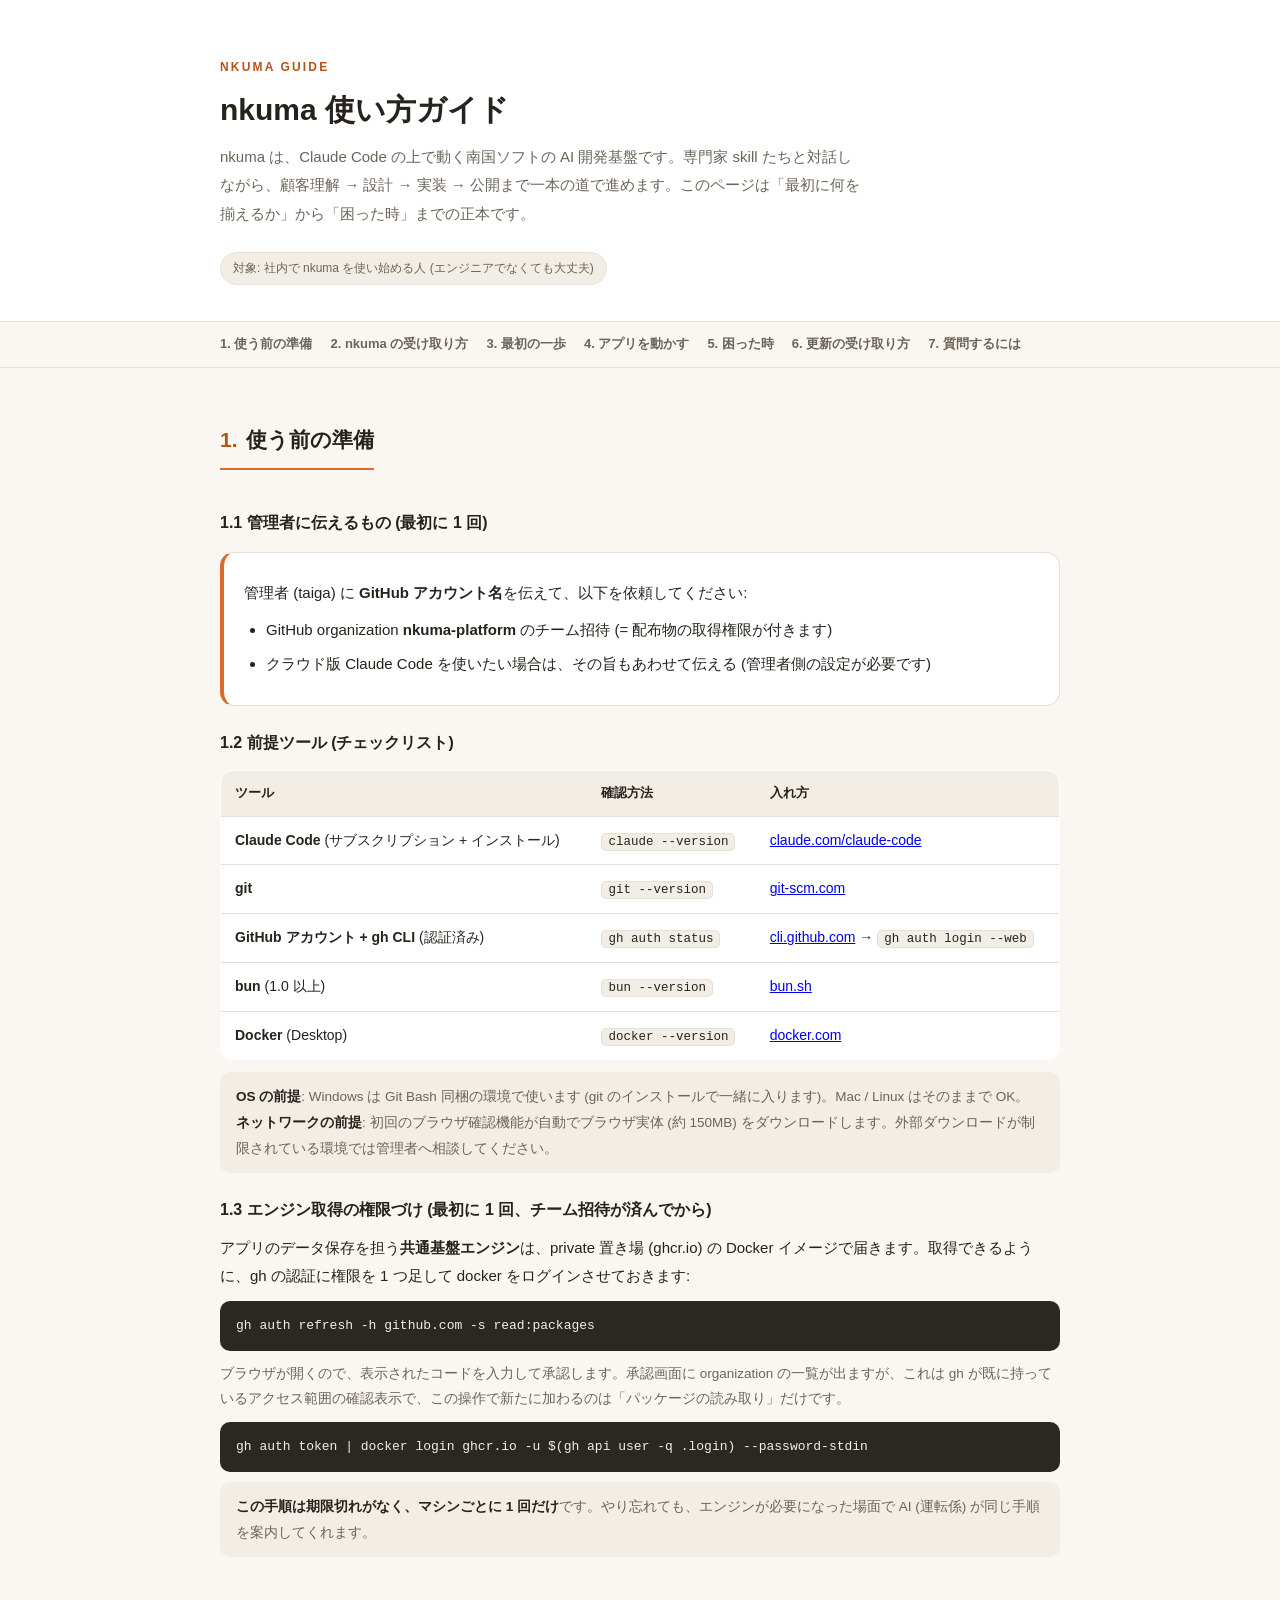
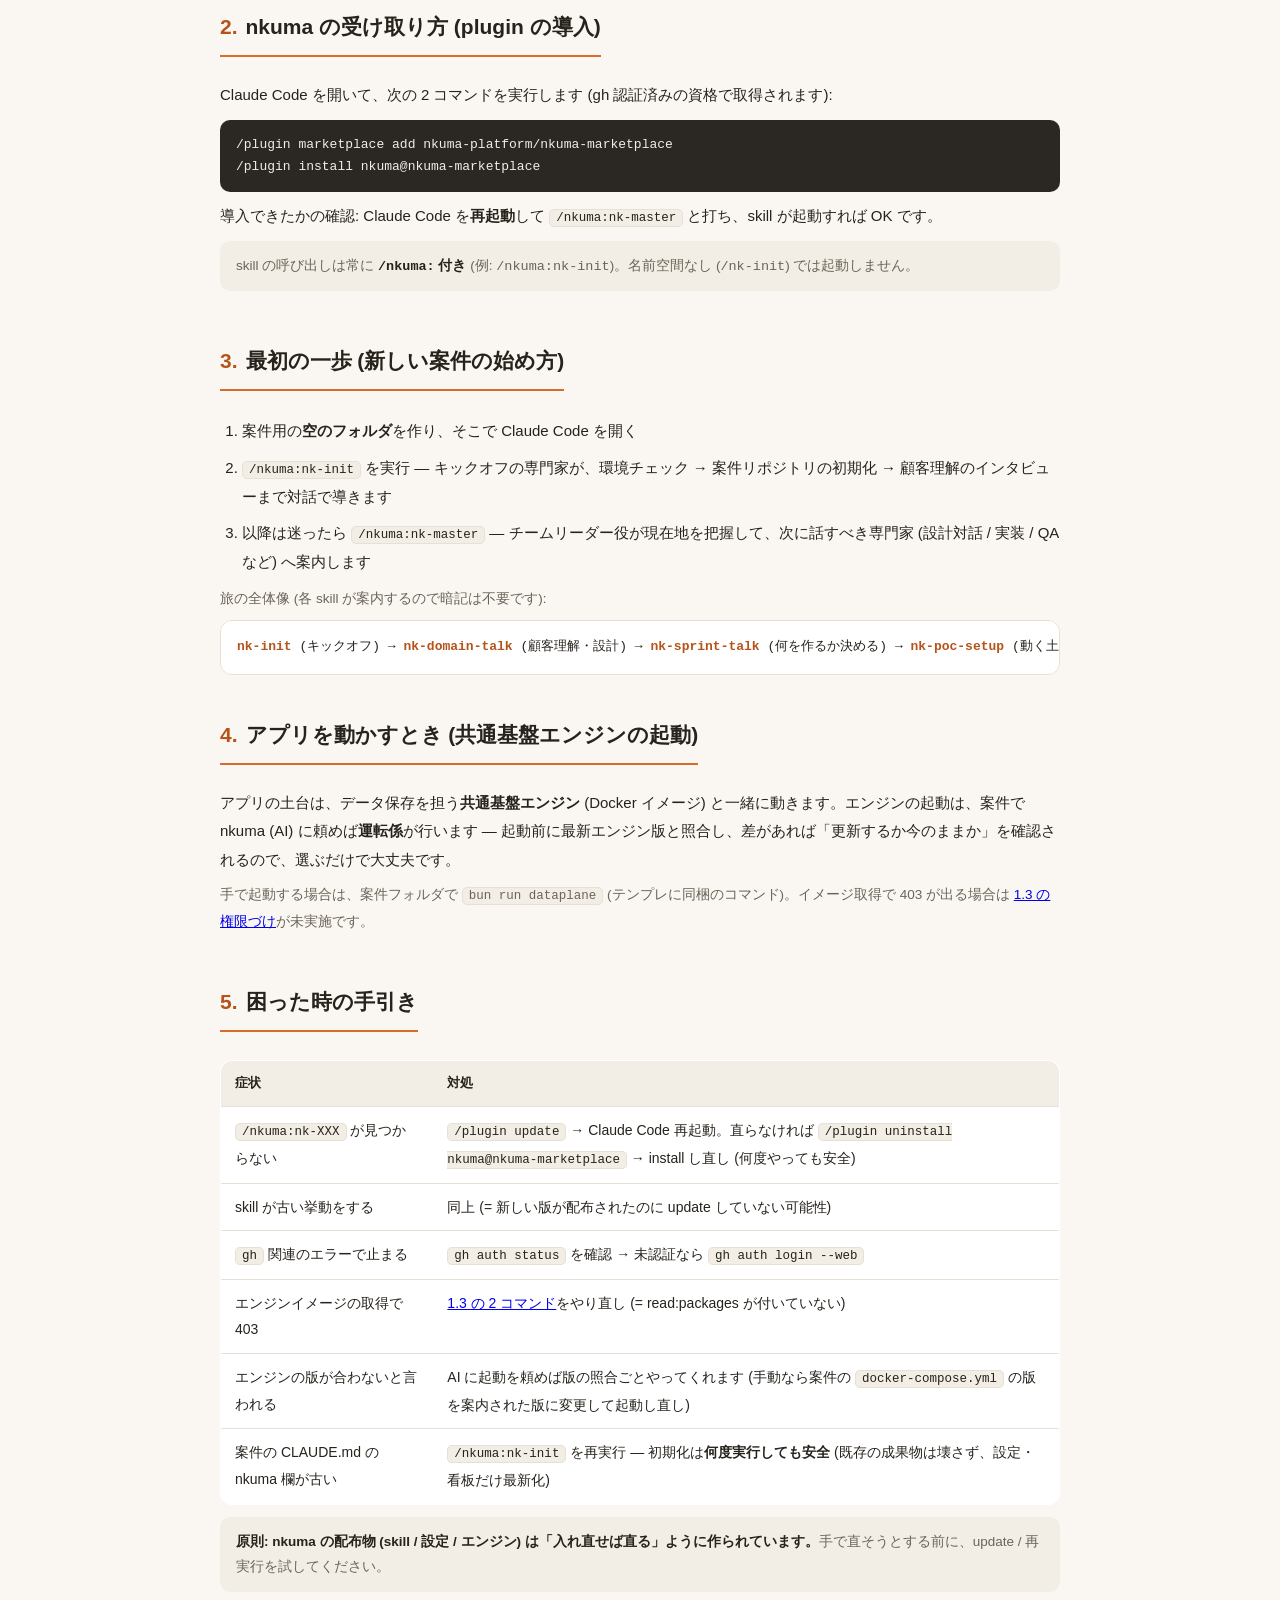
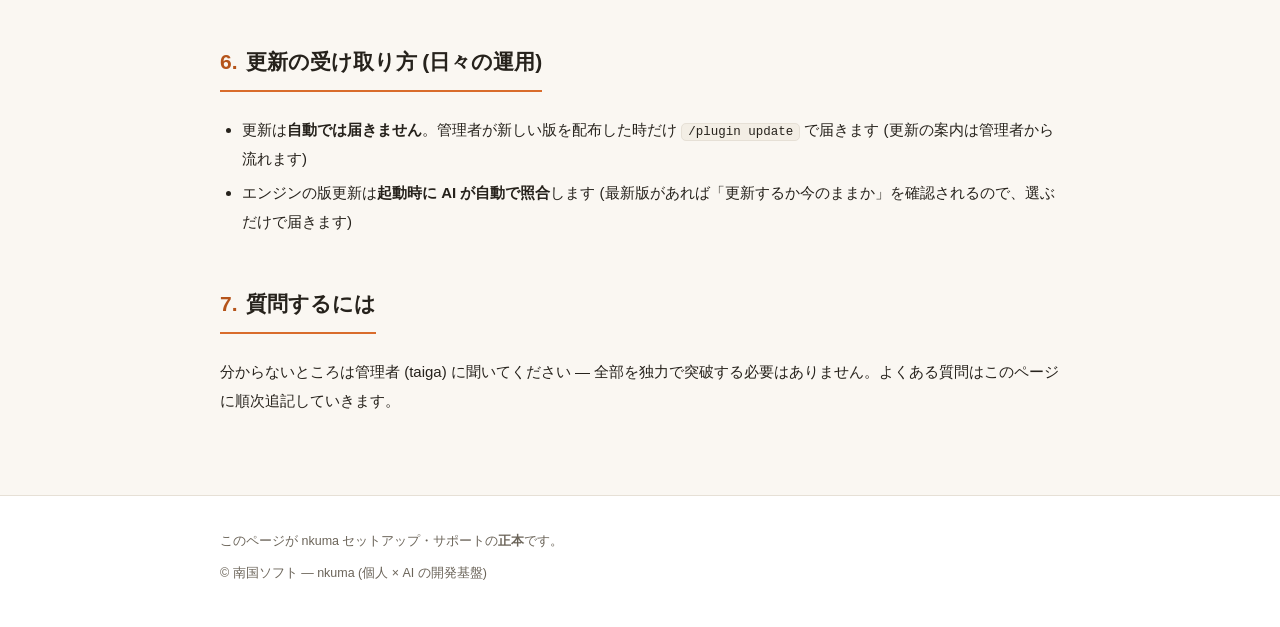
==== index.html @ 910fc5a3 "sync: 2026-07-28 (source: nangok-ai-workflow a11ce92)" ====
<!doctype html>
<html lang="ja">
<head>
<meta charset="utf-8">
<meta name="viewport" content="width=device-width, initial-scale=1">
<title>nkuma 使い方ガイド — セットアップからサポートまで</title>
<meta name="description" content="nkuma (南国ソフトの AI 開発基盤) を使い始めるための準備・セットアップ・困った時の手引き。">
<style>
  :root {
    --bg: #faf7f2;
    --white: #ffffff;
    --ink: #26221c;
    --muted: #6b6459;
    --line: #e6e0d6;
    --accent: #d96c2c;
    --accent-deep: #b5541a;
    --blue: #2c5dd9;
    --cream: #f3eee5;
    --code-bg: #2b2722;
    --code-ink: #f3eee5;
  }
  * { box-sizing: border-box; margin: 0; padding: 0; }
  html { scroll-behavior: smooth; }
  body {
    background: var(--bg); color: var(--ink);
    font-family: "Hiragino Sans", "Noto Sans JP", "Yu Gothic UI", Meiryo, sans-serif;
    font-size: 15px; line-height: 1.9;
  }
  code, pre {
    font-family: Consolas, "SF Mono", Menlo, monospace;
  }
  .wrap { max-width: 880px; margin: 0 auto; padding: 0 20px; }

  header.hero { padding: 56px 0 36px; border-bottom: 1px solid var(--line); background: var(--white); }
  .hero .kicker { font-size: 12px; letter-spacing: .18em; color: var(--accent-deep); font-weight: 700; }
  .hero h1 { font-size: 30px; margin: 10px 0 12px; line-height: 1.4; }
  .hero p.lead { color: var(--muted); max-width: 640px; }
  .hero .badge { display: inline-block; margin-top: 16px; padding: 4px 12px; border: 1px solid var(--line); border-radius: 999px; font-size: 12px; color: var(--muted); background: var(--cream); }

  nav.toc { position: sticky; top: 0; z-index: 10; background: rgba(250,247,242,.95); backdrop-filter: blur(4px); border-bottom: 1px solid var(--line); }
  nav.toc .wrap { display: flex; gap: 4px 18px; flex-wrap: wrap; padding-top: 10px; padding-bottom: 10px; }
  nav.toc a { font-size: 13px; color: var(--muted); text-decoration: none; font-weight: 600; }
  nav.toc a:hover { color: var(--accent-deep); }

  main { padding: 12px 0 72px; }
  section { padding-top: 40px; }
  section > h2 { font-size: 21px; padding-bottom: 8px; border-bottom: 2px solid var(--accent); display: inline-block; margin-bottom: 16px; }
  section > h2 .no { color: var(--accent-deep); margin-right: 8px; }
  h3 { font-size: 16px; margin: 22px 0 8px; }
  p { margin: 8px 0; }
  .muted { color: var(--muted); font-size: 13.5px; }

  .card { background: var(--white); border: 1px solid var(--line); border-radius: 14px; padding: 18px 20px; margin: 14px 0; }
  .card.accent { border-left: 4px solid var(--accent); }

  table { width: 100%; border-collapse: collapse; background: var(--white); border: 1px solid var(--line); border-radius: 12px; overflow: hidden; margin: 12px 0; font-size: 14px; }
  th, td { text-align: left; padding: 10px 14px; border-bottom: 1px solid var(--line); vertical-align: top; }
  th { background: var(--cream); font-size: 13px; }
  tr:last-child td { border-bottom: none; }
  td code, p code, li code { background: var(--cream); border: 1px solid var(--line); border-radius: 5px; padding: 1px 6px; font-size: 12.5px; }

  pre { background: var(--code-bg); color: var(--code-ink); border-radius: 10px; padding: 14px 16px; overflow-x: auto; font-size: 13px; line-height: 1.7; margin: 10px 0; }
  pre .c { color: #9a917f; }

  ol.steps { margin: 10px 0 10px 22px; }
  ol.steps li { margin: 8px 0; }
  ul { margin: 8px 0 8px 22px; }
  ul li { margin: 6px 0; }

  .flow { background: var(--white); border: 1px solid var(--line); border-radius: 12px; padding: 14px 16px; overflow-x: auto; white-space: nowrap; font-size: 13px; font-family: Consolas, Menlo, monospace; }
  .flow b { color: var(--accent-deep); }

  .note { background: var(--cream); border-radius: 10px; padding: 12px 16px; font-size: 13.5px; color: var(--muted); margin: 10px 0; }
  .note b { color: var(--ink); }

  footer { border-top: 1px solid var(--line); padding: 26px 0 48px; color: var(--muted); font-size: 12.5px; background: var(--white); }
  footer a { color: var(--accent-deep); }
  @media (max-width: 640px) {
    .hero h1 { font-size: 24px; }
    th, td { padding: 8px 10px; }
  }
</style>
</head>
<body>

<header class="hero">
  <div class="wrap">
    <div class="kicker">NKUMA GUIDE</div>
    <h1>nkuma 使い方ガイド</h1>
    <p class="lead">nkuma は、Claude Code の上で動く南国ソフトの AI 開発基盤です。専門家 skill たちと対話しながら、顧客理解 → 設計 → 実装 → 公開まで一本の道で進めます。このページは「最初に何を揃えるか」から「困った時」までの正本です。</p>
    <div class="badge">対象: 社内で nkuma を使い始める人 (エンジニアでなくても大丈夫)</div>
  </div>
</header>

<nav class="toc">
  <div class="wrap">
    <a href="#prepare">1. 使う前の準備</a>
    <a href="#install">2. nkuma の受け取り方</a>
    <a href="#first-step">3. 最初の一歩</a>
    <a href="#run">4. アプリを動かす</a>
    <a href="#trouble">5. 困った時</a>
    <a href="#update">6. 更新の受け取り方</a>
    <a href="#ask">7. 質問するには</a>
  </div>
</nav>

<main>
  <div class="wrap">

    <section id="prepare">
      <h2><span class="no">1.</span>使う前の準備</h2>

      <h3>1.1 管理者に伝えるもの (最初に 1 回)</h3>
      <div class="card accent">
        <p>管理者 (taiga) に <b>GitHub アカウント名</b>を伝えて、以下を依頼してください:</p>
        <ul>
          <li>GitHub organization <b>nkuma-platform</b> のチーム招待 (= 配布物の取得権限が付きます)</li>
          <li>クラウド版 Claude Code を使いたい場合は、その旨もあわせて伝える (管理者側の設定が必要です)</li>
        </ul>
      </div>

      <h3>1.2 前提ツール (チェックリスト)</h3>
      <table>
        <tr><th>ツール</th><th>確認方法</th><th>入れ方</th></tr>
        <tr><td><b>Claude Code</b> (サブスクリプション + インストール)</td><td><code>claude --version</code></td><td><a href="https://claude.com/claude-code">claude.com/claude-code</a></td></tr>
        <tr><td><b>git</b></td><td><code>git --version</code></td><td><a href="https://git-scm.com/">git-scm.com</a></td></tr>
        <tr><td><b>GitHub アカウント + gh CLI</b> (認証済み)</td><td><code>gh auth status</code></td><td><a href="https://cli.github.com/">cli.github.com</a> → <code>gh auth login --web</code></td></tr>
        <tr><td><b>bun</b> (1.0 以上)</td><td><code>bun --version</code></td><td><a href="https://bun.sh/">bun.sh</a></td></tr>
        <tr><td><b>Docker</b> (Desktop)</td><td><code>docker --version</code></td><td><a href="https://www.docker.com/products/docker-desktop/">docker.com</a></td></tr>
      </table>
      <div class="note">
        <b>OS の前提</b>: Windows は Git Bash 同梱の環境で使います (git のインストールで一緒に入ります)。Mac / Linux はそのままで OK。<br>
        <b>ネットワークの前提</b>: 初回のブラウザ確認機能が自動でブラウザ実体 (約 150MB) をダウンロードします。外部ダウンロードが制限されている環境では管理者へ相談してください。
      </div>

      <h3>1.3 エンジン取得の権限づけ (最初に 1 回、チーム招待が済んでから)</h3>
      <p>アプリのデータ保存を担う<b>共通基盤エンジン</b>は、private 置き場 (ghcr.io) の Docker イメージで届きます。取得できるように、gh の認証に権限を 1 つ足して docker をログインさせておきます:</p>
      <pre>gh auth refresh -h github.com -s read:packages</pre>
      <p class="muted">ブラウザが開くので、表示されたコードを入力して承認します。承認画面に organization の一覧が出ますが、これは gh が既に持っているアクセス範囲の確認表示で、この操作で新たに加わるのは「パッケージの読み取り」だけです。</p>
      <pre>gh auth token | docker login ghcr.io -u $(gh api user -q .login) --password-stdin</pre>
      <div class="note"><b>この手順は期限切れがなく、マシンごとに 1 回だけ</b>です。やり忘れても、エンジンが必要になった場面で AI (運転係) が同じ手順を案内してくれます。</div>
    </section>

    <section id="install">
      <h2><span class="no">2.</span>nkuma の受け取り方 (plugin の導入)</h2>
      <p>Claude Code を開いて、次の 2 コマンドを実行します (gh 認証済みの資格で取得されます):</p>
      <pre>/plugin marketplace add nkuma-platform/nkuma-marketplace
/plugin install nkuma@nkuma-marketplace</pre>
      <p>導入できたかの確認: Claude Code を<b>再起動</b>して <code>/nkuma:nk-master</code> と打ち、skill が起動すれば OK です。</p>
      <div class="note">skill の呼び出しは常に <b><code>/nkuma:</code> 付き</b> (例: <code>/nkuma:nk-init</code>)。名前空間なし (<code>/nk-init</code>) では起動しません。</div>
    </section>

    <section id="first-step">
      <h2><span class="no">3.</span>最初の一歩 (新しい案件の始め方)</h2>
      <ol class="steps">
        <li>案件用の<b>空のフォルダ</b>を作り、そこで Claude Code を開く</li>
        <li><code>/nkuma:nk-init</code> を実行 — キックオフの専門家が、環境チェック → 案件リポジトリの初期化 → 顧客理解のインタビューまで対話で導きます</li>
        <li>以降は迷ったら <code>/nkuma:nk-master</code> — チームリーダー役が現在地を把握して、次に話すべき専門家 (設計対話 / 実装 / QA など) へ案内します</li>
      </ol>
      <p class="muted">旅の全体像 (各 skill が案内するので暗記は不要です):</p>
      <div class="flow">
        <b>nk-init</b> (キックオフ) → <b>nk-domain-talk</b> (顧客理解・設計) → <b>nk-sprint-talk</b> (何を作るか決める) → <b>nk-poc-setup</b> (動く土台を展開) → <b>nk-dev-worker</b> (実装) → <b>nk-qa</b> (テスト) → <b>nk-ship</b> (公開)
      </div>
    </section>

    <section id="run">
      <h2><span class="no">4.</span>アプリを動かすとき (共通基盤エンジンの起動)</h2>
      <p>アプリの土台は、データ保存を担う<b>共通基盤エンジン</b> (Docker イメージ) と一緒に動きます。エンジンの起動は、案件で nkuma (AI) に頼めば<b>運転係</b>が行います — 起動前に最新エンジン版と照合し、差があれば「更新するか今のままか」を確認されるので、選ぶだけで大丈夫です。</p>
      <p class="muted">手で起動する場合は、案件フォルダで <code>bun run dataplane</code> (テンプレに同梱のコマンド)。イメージ取得で 403 が出る場合は <a href="#prepare">1.3 の権限づけ</a>が未実施です。</p>
    </section>

    <section id="trouble">
      <h2><span class="no">5.</span>困った時の手引き</h2>
      <table>
        <tr><th>症状</th><th>対処</th></tr>
        <tr><td><code>/nkuma:nk-XXX</code> が見つからない</td><td><code>/plugin update</code> → Claude Code 再起動。直らなければ <code>/plugin uninstall nkuma@nkuma-marketplace</code> → install し直し (何度やっても安全)</td></tr>
        <tr><td>skill が古い挙動をする</td><td>同上 (= 新しい版が配布されたのに update していない可能性)</td></tr>
        <tr><td><code>gh</code> 関連のエラーで止まる</td><td><code>gh auth status</code> を確認 → 未認証なら <code>gh auth login --web</code></td></tr>
        <tr><td>エンジンイメージの取得で 403</td><td><a href="#prepare">1.3 の 2 コマンド</a>をやり直し (= read:packages が付いていない)</td></tr>
        <tr><td>エンジンの版が合わないと言われる</td><td>AI に起動を頼めば版の照合ごとやってくれます (手動なら案件の <code>docker-compose.yml</code> の版を案内された版に変更して起動し直し)</td></tr>
        <tr><td>案件の CLAUDE.md の nkuma 欄が古い</td><td><code>/nkuma:nk-init</code> を再実行 — 初期化は<b>何度実行しても安全</b> (既存の成果物は壊さず、設定・看板だけ最新化)</td></tr>
      </table>
      <div class="note"><b>原則: nkuma の配布物 (skill / 設定 / エンジン) は「入れ直せば直る」ように作られています。</b>手で直そうとする前に、update / 再実行を試してください。</div>
    </section>

    <section id="update">
      <h2><span class="no">6.</span>更新の受け取り方 (日々の運用)</h2>
      <ul>
        <li>更新は<b>自動では届きません</b>。管理者が新しい版を配布した時だけ <code>/plugin update</code> で届きます (更新の案内は管理者から流れます)</li>
        <li>エンジンの版更新は<b>起動時に AI が自動で照合</b>します (最新版があれば「更新するか今のままか」を確認されるので、選ぶだけで届きます)</li>
      </ul>
    </section>

    <section id="ask">
      <h2><span class="no">7.</span>質問するには</h2>
      <p>分からないところは管理者 (taiga) に聞いてください — 全部を独力で突破する必要はありません。よくある質問はこのページに順次追記していきます。</p>
    </section>

  </div>
</main>

<footer>
  <div class="wrap">
    <p>このページが nkuma セットアップ・サポートの<b>正本</b>です。</p>
    <p>© 南国ソフト — nkuma (個人 × AI の開発基盤)</p>
  </div>
</footer>

</body>
</html>
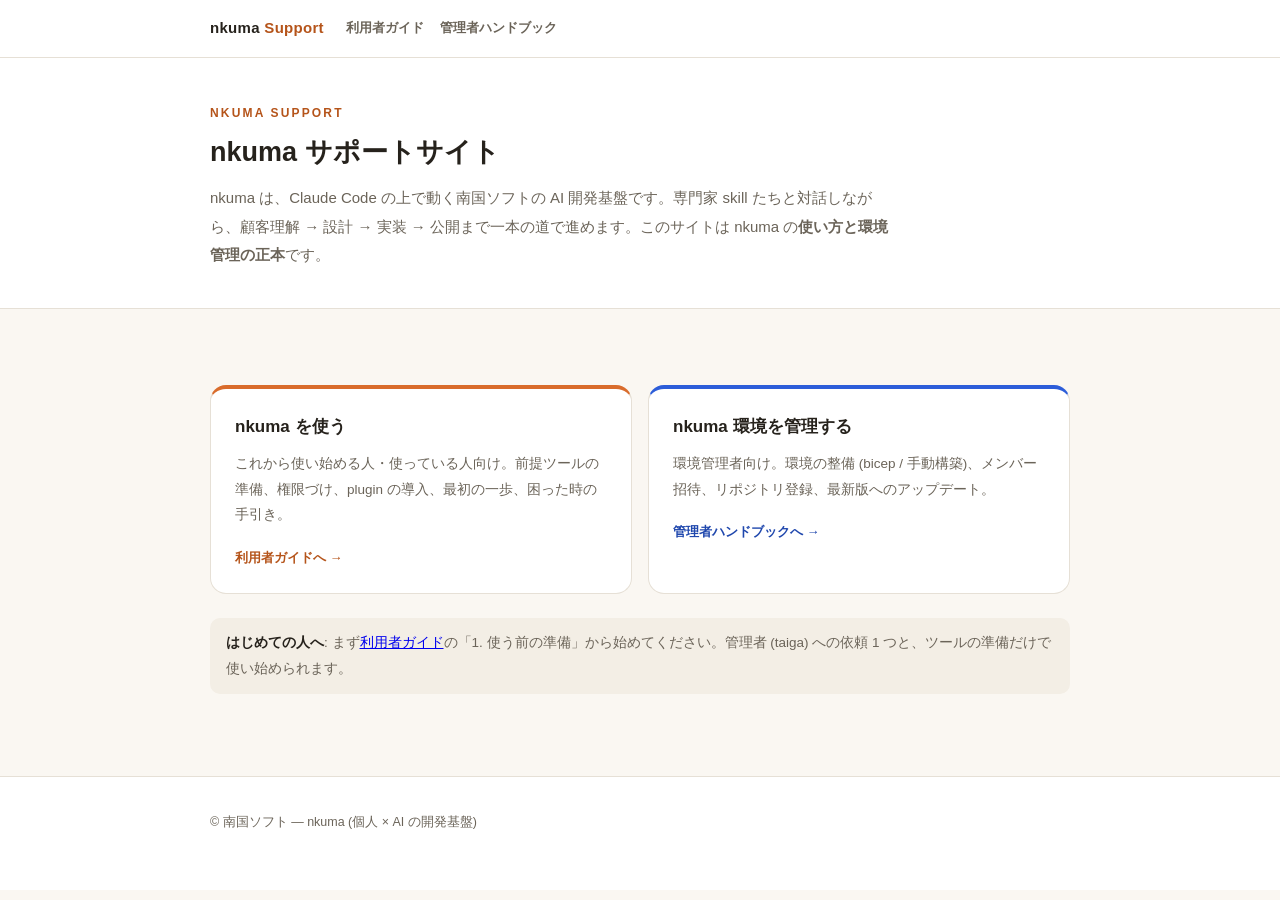
==== commit 26de9668: "sync: 2026-07-29 (source: nangok-ai-workflow 4927969)" ====
--- a/index.html
+++ b/index.html
@@ -3,205 +3,57 @@
 <head>
 <meta charset="utf-8">
 <meta name="viewport" content="width=device-width, initial-scale=1">
-<title>nkuma 使い方ガイド — セットアップからサポートまで</title>
-<meta name="description" content="nkuma (南国ソフトの AI 開発基盤) を使い始めるための準備・セットアップ・困った時の手引き。">
-<style>
-  :root {
-    --bg: #faf7f2;
-    --white: #ffffff;
-    --ink: #26221c;
-    --muted: #6b6459;
-    --line: #e6e0d6;
-    --accent: #d96c2c;
-    --accent-deep: #b5541a;
-    --blue: #2c5dd9;
-    --cream: #f3eee5;
-    --code-bg: #2b2722;
-    --code-ink: #f3eee5;
-  }
-  * { box-sizing: border-box; margin: 0; padding: 0; }
-  html { scroll-behavior: smooth; }
-  body {
-    background: var(--bg); color: var(--ink);
-    font-family: "Hiragino Sans", "Noto Sans JP", "Yu Gothic UI", Meiryo, sans-serif;
-    font-size: 15px; line-height: 1.9;
-  }
-  code, pre {
-    font-family: Consolas, "SF Mono", Menlo, monospace;
-  }
-  .wrap { max-width: 880px; margin: 0 auto; padding: 0 20px; }
-
-  header.hero { padding: 56px 0 36px; border-bottom: 1px solid var(--line); background: var(--white); }
-  .hero .kicker { font-size: 12px; letter-spacing: .18em; color: var(--accent-deep); font-weight: 700; }
-  .hero h1 { font-size: 30px; margin: 10px 0 12px; line-height: 1.4; }
-  .hero p.lead { color: var(--muted); max-width: 640px; }
-  .hero .badge { display: inline-block; margin-top: 16px; padding: 4px 12px; border: 1px solid var(--line); border-radius: 999px; font-size: 12px; color: var(--muted); background: var(--cream); }
-
-  nav.toc { position: sticky; top: 0; z-index: 10; background: rgba(250,247,242,.95); backdrop-filter: blur(4px); border-bottom: 1px solid var(--line); }
-  nav.toc .wrap { display: flex; gap: 4px 18px; flex-wrap: wrap; padding-top: 10px; padding-bottom: 10px; }
-  nav.toc a { font-size: 13px; color: var(--muted); text-decoration: none; font-weight: 600; }
-  nav.toc a:hover { color: var(--accent-deep); }
-
-  main { padding: 12px 0 72px; }
-  section { padding-top: 40px; }
-  section > h2 { font-size: 21px; padding-bottom: 8px; border-bottom: 2px solid var(--accent); display: inline-block; margin-bottom: 16px; }
-  section > h2 .no { color: var(--accent-deep); margin-right: 8px; }
-  h3 { font-size: 16px; margin: 22px 0 8px; }
-  p { margin: 8px 0; }
-  .muted { color: var(--muted); font-size: 13.5px; }
-
-  .card { background: var(--white); border: 1px solid var(--line); border-radius: 14px; padding: 18px 20px; margin: 14px 0; }
-  .card.accent { border-left: 4px solid var(--accent); }
-
-  table { width: 100%; border-collapse: collapse; background: var(--white); border: 1px solid var(--line); border-radius: 12px; overflow: hidden; margin: 12px 0; font-size: 14px; }
-  th, td { text-align: left; padding: 10px 14px; border-bottom: 1px solid var(--line); vertical-align: top; }
-  th { background: var(--cream); font-size: 13px; }
-  tr:last-child td { border-bottom: none; }
-  td code, p code, li code { background: var(--cream); border: 1px solid var(--line); border-radius: 5px; padding: 1px 6px; font-size: 12.5px; }
-
-  pre { background: var(--code-bg); color: var(--code-ink); border-radius: 10px; padding: 14px 16px; overflow-x: auto; font-size: 13px; line-height: 1.7; margin: 10px 0; }
-  pre .c { color: #9a917f; }
-
-  ol.steps { margin: 10px 0 10px 22px; }
-  ol.steps li { margin: 8px 0; }
-  ul { margin: 8px 0 8px 22px; }
-  ul li { margin: 6px 0; }
-
-  .flow { background: var(--white); border: 1px solid var(--line); border-radius: 12px; padding: 14px 16px; overflow-x: auto; white-space: nowrap; font-size: 13px; font-family: Consolas, Menlo, monospace; }
-  .flow b { color: var(--accent-deep); }
-
-  .note { background: var(--cream); border-radius: 10px; padding: 12px 16px; font-size: 13.5px; color: var(--muted); margin: 10px 0; }
-  .note b { color: var(--ink); }
-
-  footer { border-top: 1px solid var(--line); padding: 26px 0 48px; color: var(--muted); font-size: 12.5px; background: var(--white); }
-  footer a { color: var(--accent-deep); }
-  @media (max-width: 640px) {
-    .hero h1 { font-size: 24px; }
-    th, td { padding: 8px 10px; }
-  }
-</style>
+<title>nkuma サポート — 使い方と環境管理の正本</title>
+<meta name="description" content="nkuma (南国ソフトの AI 開発基盤) のサポートサイト。利用者向けセットアップガイドと環境管理者向けハンドブック。">
+<link rel="stylesheet" href="./site.css">
 </head>
 <body>
 
+<div class="site-header">
+  <div class="wrap">
+    <a class="brand" href="./index.html">nkuma <span>Support</span></a>
+    <nav>
+      <a href="./guide.html">利用者ガイド</a>
+      <a href="./admin.html">管理者ハンドブック</a>
+    </nav>
+  </div>
+</div>
+
 <header class="hero">
   <div class="wrap">
-    <div class="kicker">NKUMA GUIDE</div>
-    <h1>nkuma 使い方ガイド</h1>
-    <p class="lead">nkuma は、Claude Code の上で動く南国ソフトの AI 開発基盤です。専門家 skill たちと対話しながら、顧客理解 → 設計 → 実装 → 公開まで一本の道で進めます。このページは「最初に何を揃えるか」から「困った時」までの正本です。</p>
-    <div class="badge">対象: 社内で nkuma を使い始める人 (エンジニアでなくても大丈夫)</div>
+    <div class="kicker">NKUMA SUPPORT</div>
+    <h1>nkuma サポートサイト</h1>
+    <p class="lead">nkuma は、Claude Code の上で動く南国ソフトの AI 開発基盤です。専門家 skill たちと対話しながら、顧客理解 → 設計 → 実装 → 公開まで一本の道で進めます。このサイトは nkuma の<b>使い方と環境管理の正本</b>です。</p>
   </div>
 </header>
-
-<nav class="toc">
-  <div class="wrap">
-    <a href="#prepare">1. 使う前の準備</a>
-    <a href="#install">2. nkuma の受け取り方</a>
-    <a href="#first-step">3. 最初の一歩</a>
-    <a href="#run">4. アプリを動かす</a>
-    <a href="#trouble">5. 困った時</a>
-    <a href="#update">6. 更新の受け取り方</a>
-    <a href="#ask">7. 質問するには</a>
-  </div>
-</nav>
 
 <main>
   <div class="wrap">
 
-    <section id="prepare">
-      <h2><span class="no">1.</span>使う前の準備</h2>
-
-      <h3>1.1 管理者に伝えるもの (最初に 1 回)</h3>
-      <div class="card accent">
-        <p>管理者 (taiga) に <b>GitHub アカウント名</b>を伝えて、以下を依頼してください:</p>
-        <ul>
-          <li>GitHub organization <b>nkuma-platform</b> のチーム招待 (= 配布物の取得権限が付きます)</li>
-          <li>クラウド版 Claude Code を使いたい場合は、その旨もあわせて伝える (管理者側の設定が必要です)</li>
-        </ul>
+    <section>
+      <div class="entry-grid">
+        <a class="entry-card" href="./guide.html">
+          <b>nkuma を使う</b>
+          <p>これから使い始める人・使っている人向け。前提ツールの準備、権限づけ、plugin の導入、最初の一歩、困った時の手引き。</p>
+          <span class="go">利用者ガイドへ →</span>
+        </a>
+        <a class="entry-card admin" href="./admin.html">
+          <b>nkuma 環境を管理する</b>
+          <p>環境管理者向け。環境の整備 (bicep / 手動構築)、メンバー招待、リポジトリ登録、最新版へのアップデート。</p>
+          <span class="go">管理者ハンドブックへ →</span>
+        </a>
       </div>
 
-      <h3>1.2 前提ツール (チェックリスト)</h3>
-      <table>
-        <tr><th>ツール</th><th>確認方法</th><th>入れ方</th></tr>
-        <tr><td><b>Claude Code</b> (サブスクリプション + インストール)</td><td><code>claude --version</code></td><td><a href="https://claude.com/claude-code">claude.com/claude-code</a></td></tr>
-        <tr><td><b>git</b></td><td><code>git --version</code></td><td><a href="https://git-scm.com/">git-scm.com</a></td></tr>
-        <tr><td><b>GitHub アカウント + gh CLI</b> (認証済み)</td><td><code>gh auth status</code></td><td><a href="https://cli.github.com/">cli.github.com</a> → <code>gh auth login --web</code></td></tr>
-        <tr><td><b>bun</b> (1.0 以上)</td><td><code>bun --version</code></td><td><a href="https://bun.sh/">bun.sh</a></td></tr>
-        <tr><td><b>Docker</b> (Desktop)</td><td><code>docker --version</code></td><td><a href="https://www.docker.com/products/docker-desktop/">docker.com</a></td></tr>
-      </table>
       <div class="note">
-        <b>OS の前提</b>: Windows は Git Bash 同梱の環境で使います (git のインストールで一緒に入ります)。Mac / Linux はそのままで OK。<br>
-        <b>ネットワークの前提</b>: 初回のブラウザ確認機能が自動でブラウザ実体 (約 150MB) をダウンロードします。外部ダウンロードが制限されている環境では管理者へ相談してください。
+        <b>はじめての人へ</b>: まず<a href="./guide.html">利用者ガイド</a>の「1. 使う前の準備」から始めてください。管理者 (taiga) への依頼 1 つと、ツールの準備だけで使い始められます。
       </div>
-
-      <h3>1.3 エンジン取得の権限づけ (最初に 1 回、チーム招待が済んでから)</h3>
-      <p>アプリのデータ保存を担う<b>共通基盤エンジン</b>は、private 置き場 (ghcr.io) の Docker イメージで届きます。取得できるように、gh の認証に権限を 1 つ足して docker をログインさせておきます:</p>
-      <pre>gh auth refresh -h github.com -s read:packages</pre>
-      <p class="muted">ブラウザが開くので、表示されたコードを入力して承認します。承認画面に organization の一覧が出ますが、これは gh が既に持っているアクセス範囲の確認表示で、この操作で新たに加わるのは「パッケージの読み取り」だけです。</p>
-      <pre>gh auth token | docker login ghcr.io -u $(gh api user -q .login) --password-stdin</pre>
-      <div class="note"><b>この手順は期限切れがなく、マシンごとに 1 回だけ</b>です。やり忘れても、エンジンが必要になった場面で AI (運転係) が同じ手順を案内してくれます。</div>
-    </section>
-
-    <section id="install">
-      <h2><span class="no">2.</span>nkuma の受け取り方 (plugin の導入)</h2>
-      <p>Claude Code を開いて、次の 2 コマンドを実行します (gh 認証済みの資格で取得されます):</p>
-      <pre>/plugin marketplace add nkuma-platform/nkuma-marketplace
-/plugin install nkuma@nkuma-marketplace</pre>
-      <p>導入できたかの確認: Claude Code を<b>再起動</b>して <code>/nkuma:nk-master</code> と打ち、skill が起動すれば OK です。</p>
-      <div class="note">skill の呼び出しは常に <b><code>/nkuma:</code> 付き</b> (例: <code>/nkuma:nk-init</code>)。名前空間なし (<code>/nk-init</code>) では起動しません。</div>
-    </section>
-
-    <section id="first-step">
-      <h2><span class="no">3.</span>最初の一歩 (新しい案件の始め方)</h2>
-      <ol class="steps">
-        <li>案件用の<b>空のフォルダ</b>を作り、そこで Claude Code を開く</li>
-        <li><code>/nkuma:nk-init</code> を実行 — キックオフの専門家が、環境チェック → 案件リポジトリの初期化 → 顧客理解のインタビューまで対話で導きます</li>
-        <li>以降は迷ったら <code>/nkuma:nk-master</code> — チームリーダー役が現在地を把握して、次に話すべき専門家 (設計対話 / 実装 / QA など) へ案内します</li>
-      </ol>
-      <p class="muted">旅の全体像 (各 skill が案内するので暗記は不要です):</p>
-      <div class="flow">
-        <b>nk-init</b> (キックオフ) → <b>nk-domain-talk</b> (顧客理解・設計) → <b>nk-sprint-talk</b> (何を作るか決める) → <b>nk-poc-setup</b> (動く土台を展開) → <b>nk-dev-worker</b> (実装) → <b>nk-qa</b> (テスト) → <b>nk-ship</b> (公開)
-      </div>
-    </section>
-
-    <section id="run">
-      <h2><span class="no">4.</span>アプリを動かすとき (共通基盤エンジンの起動)</h2>
-      <p>アプリの土台は、データ保存を担う<b>共通基盤エンジン</b> (Docker イメージ) と一緒に動きます。エンジンの起動は、案件で nkuma (AI) に頼めば<b>運転係</b>が行います — 起動前に最新エンジン版と照合し、差があれば「更新するか今のままか」を確認されるので、選ぶだけで大丈夫です。</p>
-      <p class="muted">手で起動する場合は、案件フォルダで <code>bun run dataplane</code> (テンプレに同梱のコマンド)。イメージ取得で 403 が出る場合は <a href="#prepare">1.3 の権限づけ</a>が未実施です。</p>
-    </section>
-
-    <section id="trouble">
-      <h2><span class="no">5.</span>困った時の手引き</h2>
-      <table>
-        <tr><th>症状</th><th>対処</th></tr>
-        <tr><td><code>/nkuma:nk-XXX</code> が見つからない</td><td><code>/plugin update</code> → Claude Code 再起動。直らなければ <code>/plugin uninstall nkuma@nkuma-marketplace</code> → install し直し (何度やっても安全)</td></tr>
-        <tr><td>skill が古い挙動をする</td><td>同上 (= 新しい版が配布されたのに update していない可能性)</td></tr>
-        <tr><td><code>gh</code> 関連のエラーで止まる</td><td><code>gh auth status</code> を確認 → 未認証なら <code>gh auth login --web</code></td></tr>
-        <tr><td>エンジンイメージの取得で 403</td><td><a href="#prepare">1.3 の 2 コマンド</a>をやり直し (= read:packages が付いていない)</td></tr>
-        <tr><td>エンジンの版が合わないと言われる</td><td>AI に起動を頼めば版の照合ごとやってくれます (手動なら案件の <code>docker-compose.yml</code> の版を案内された版に変更して起動し直し)</td></tr>
-        <tr><td>案件の CLAUDE.md の nkuma 欄が古い</td><td><code>/nkuma:nk-init</code> を再実行 — 初期化は<b>何度実行しても安全</b> (既存の成果物は壊さず、設定・看板だけ最新化)</td></tr>
-      </table>
-      <div class="note"><b>原則: nkuma の配布物 (skill / 設定 / エンジン) は「入れ直せば直る」ように作られています。</b>手で直そうとする前に、update / 再実行を試してください。</div>
-    </section>
-
-    <section id="update">
-      <h2><span class="no">6.</span>更新の受け取り方 (日々の運用)</h2>
-      <ul>
-        <li>更新は<b>自動では届きません</b>。管理者が新しい版を配布した時だけ <code>/plugin update</code> で届きます (更新の案内は管理者から流れます)</li>
-        <li>エンジンの版更新は<b>起動時に AI が自動で照合</b>します (最新版があれば「更新するか今のままか」を確認されるので、選ぶだけで届きます)</li>
-      </ul>
-    </section>
-
-    <section id="ask">
-      <h2><span class="no">7.</span>質問するには</h2>
-      <p>分からないところは管理者 (taiga) に聞いてください — 全部を独力で突破する必要はありません。よくある質問はこのページに順次追記していきます。</p>
     </section>
 
   </div>
 </main>
 
-<footer>
+<footer class="site-footer">
   <div class="wrap">
-    <p>このページが nkuma セットアップ・サポートの<b>正本</b>です。</p>
     <p>© 南国ソフト — nkuma (個人 × AI の開発基盤)</p>
   </div>
 </footer>
--- a/site.css
+++ b/site.css
@@ -0,0 +1,111 @@
+/* nkuma サポートサイト共通スタイル */
+:root {
+  --bg: #faf7f2;
+  --white: #ffffff;
+  --ink: #26221c;
+  --muted: #6b6459;
+  --line: #e6e0d6;
+  --accent: #d96c2c;
+  --accent-deep: #b5541a;
+  --admin: #2c5dd9;
+  --admin-deep: #1f47ad;
+  --cream: #f3eee5;
+  --code-bg: #2b2722;
+  --code-ink: #f3eee5;
+}
+* { box-sizing: border-box; margin: 0; padding: 0; }
+html { scroll-behavior: smooth; }
+body {
+  background: var(--bg); color: var(--ink);
+  font-family: "Hiragino Sans", "Noto Sans JP", "Yu Gothic UI", Meiryo, sans-serif;
+  font-size: 15px; line-height: 1.9;
+}
+code, pre { font-family: Consolas, "SF Mono", Menlo, monospace; }
+.wrap { max-width: 900px; margin: 0 auto; padding: 0 20px; }
+
+/* サイト共通ヘッダ */
+.site-header { background: var(--white); border-bottom: 1px solid var(--line); }
+.site-header .wrap { display: flex; align-items: center; gap: 22px; padding-top: 14px; padding-bottom: 14px; flex-wrap: wrap; }
+.site-header .brand { font-weight: 700; font-size: 15px; text-decoration: none; color: var(--ink); letter-spacing: .02em; }
+.site-header .brand span { color: var(--accent-deep); }
+.site-header nav { display: flex; gap: 16px; flex-wrap: wrap; }
+.site-header nav a { font-size: 13px; color: var(--muted); text-decoration: none; font-weight: 600; }
+.site-header nav a:hover, .site-header nav a.current { color: var(--accent-deep); }
+
+/* ヒーロー */
+header.hero { padding: 44px 0 30px; border-bottom: 1px solid var(--line); background: var(--white); }
+.hero .kicker { font-size: 12px; letter-spacing: .18em; color: var(--accent-deep); font-weight: 700; }
+.hero.admin .kicker { color: var(--admin-deep); }
+.hero h1 { font-size: 27px; margin: 10px 0 12px; line-height: 1.4; }
+.hero p.lead { color: var(--muted); max-width: 680px; }
+.hero .badge { display: inline-block; margin-top: 14px; padding: 4px 12px; border: 1px solid var(--line); border-radius: 999px; font-size: 12px; color: var(--muted); background: var(--cream); }
+
+/* ページ内目次 (sticky) */
+nav.toc { position: sticky; top: 0; z-index: 10; background: rgba(250,247,242,.95); backdrop-filter: blur(4px); border-bottom: 1px solid var(--line); }
+nav.toc .wrap { display: flex; gap: 4px 18px; flex-wrap: wrap; padding-top: 10px; padding-bottom: 10px; }
+nav.toc a { font-size: 13px; color: var(--muted); text-decoration: none; font-weight: 600; }
+nav.toc a:hover { color: var(--accent-deep); }
+
+main { padding: 12px 0 72px; }
+section { padding-top: 40px; }
+section > h2 { font-size: 21px; padding-bottom: 8px; border-bottom: 2px solid var(--accent); display: inline-block; margin-bottom: 10px; }
+.admin-page section > h2 { border-bottom-color: var(--admin); }
+h3 { font-size: 16.5px; margin: 26px 0 8px; padding-left: 10px; border-left: 4px solid var(--accent); }
+.admin-page h3 { border-left-color: var(--admin); }
+h4 { font-size: 14.5px; margin: 18px 0 6px; color: var(--accent-deep); }
+.admin-page h4 { color: var(--admin-deep); }
+p { margin: 8px 0; }
+.muted { color: var(--muted); font-size: 13.5px; }
+
+table { width: 100%; border-collapse: collapse; background: var(--white); border: 1px solid var(--line); border-radius: 12px; overflow: hidden; margin: 12px 0; font-size: 13.5px; }
+th, td { text-align: left; padding: 9px 12px; border-bottom: 1px solid var(--line); vertical-align: top; }
+th { background: var(--cream); font-size: 12.5px; }
+tr:last-child td { border-bottom: none; }
+td code, p code, li code { background: var(--cream); border: 1px solid var(--line); border-radius: 5px; padding: 1px 6px; font-size: 12px; }
+
+pre { background: var(--code-bg); color: var(--code-ink); border-radius: 10px; padding: 14px 16px; overflow-x: auto; font-size: 12.5px; line-height: 1.7; margin: 10px 0; }
+pre code { background: none; border: none; padding: 0; color: inherit; font-size: inherit; }
+
+ol.steps { margin: 10px 0 10px 22px; }
+ol.steps li { margin: 7px 0; }
+ul { margin: 8px 0 8px 22px; }
+ul li { margin: 6px 0; }
+
+.card { background: var(--white); border: 1px solid var(--line); border-radius: 14px; padding: 18px 20px; margin: 14px 0; }
+.card.accent { border-left: 4px solid var(--accent); }
+.admin-page .card.accent { border-left-color: var(--admin); }
+.note { background: var(--cream); border-radius: 10px; padding: 12px 16px; font-size: 13.5px; color: var(--muted); margin: 10px 0; }
+.note b { color: var(--ink); }
+.meta { font-size: 13px; color: var(--muted); margin: 4px 0 10px; }
+.meta b { color: var(--ink); }
+
+/* トップページの入口カード */
+.entry-grid { display: grid; grid-template-columns: 1fr 1fr; gap: 16px; margin: 24px 0; }
+.entry-card { display: block; background: var(--white); border: 1px solid var(--line); border-top: 4px solid var(--accent); border-radius: 16px; padding: 22px 24px; text-decoration: none; color: var(--ink); }
+.entry-card.admin { border-top-color: var(--admin); }
+.entry-card:hover { border-color: var(--accent); }
+.entry-card.admin:hover { border-color: var(--admin); }
+.entry-card b { font-size: 17px; }
+.entry-card p { color: var(--muted); font-size: 13.5px; margin-top: 8px; }
+.entry-card .go { display: inline-block; margin-top: 10px; font-size: 13px; font-weight: 700; color: var(--accent-deep); }
+.entry-card.admin .go { color: var(--admin-deep); }
+
+/* 章カード (管理者目次) */
+.chapter-list { display: grid; gap: 12px; margin: 20px 0; }
+.chapter-card { display: block; background: var(--white); border: 1px solid var(--line); border-left: 4px solid var(--admin); border-radius: 12px; padding: 16px 20px; text-decoration: none; color: var(--ink); }
+.chapter-card:hover { border-color: var(--admin); }
+.chapter-card b { font-size: 15.5px; }
+.chapter-card p { color: var(--muted); font-size: 13px; margin-top: 4px; }
+
+/* ページ送り */
+.pager { display: flex; justify-content: space-between; gap: 12px; margin-top: 48px; padding-top: 18px; border-top: 1px solid var(--line); font-size: 13.5px; }
+.pager a { color: var(--admin-deep); text-decoration: none; font-weight: 600; }
+
+footer.site-footer { border-top: 1px solid var(--line); padding: 26px 0 48px; color: var(--muted); font-size: 12.5px; background: var(--white); }
+footer.site-footer a { color: var(--accent-deep); }
+
+@media (max-width: 640px) {
+  .hero h1 { font-size: 23px; }
+  th, td { padding: 8px 9px; }
+  .entry-grid { grid-template-columns: 1fr; }
+}
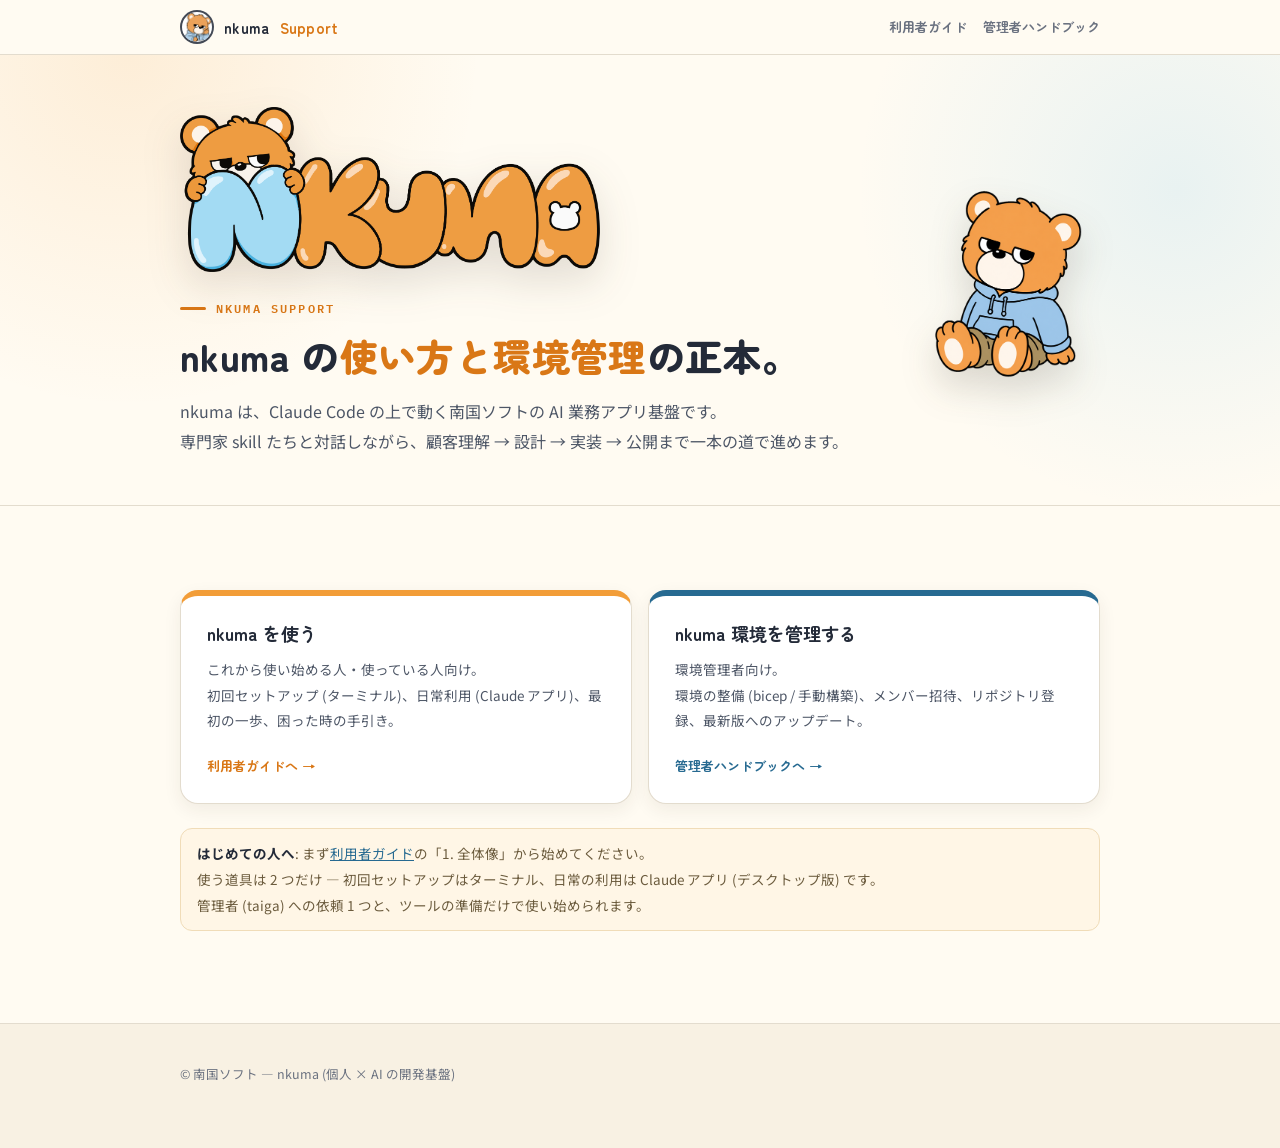
==== commit d92a1072: "sync: 2026-08-03 (source: nangok-ai-workflow 46675a2)" ====
--- a/index.html
+++ b/index.html
@@ -5,13 +5,14 @@
 <meta name="viewport" content="width=device-width, initial-scale=1">
 <title>nkuma サポート — 使い方と環境管理の正本</title>
 <meta name="description" content="nkuma (南国ソフトの AI 開発基盤) のサポートサイト。利用者向けセットアップガイドと環境管理者向けハンドブック。">
+<link rel="icon" type="image/png" href="./images/nkuma-face.png">
 <link rel="stylesheet" href="./site.css">
 </head>
 <body>
 
 <div class="site-header">
   <div class="wrap">
-    <a class="brand" href="./index.html">nkuma <span>Support</span></a>
+    <a class="brand" href="./index.html"><img src="./images/nkuma-face.png" alt="">nkuma <span>Support</span></a>
     <nav>
       <a href="./guide.html">利用者ガイド</a>
       <a href="./admin.html">管理者ハンドブック</a>
@@ -21,9 +22,15 @@
 
 <header class="hero">
   <div class="wrap">
-    <div class="kicker">NKUMA SUPPORT</div>
-    <h1>nkuma サポートサイト</h1>
-    <p class="lead">nkuma は、Claude Code の上で動く南国ソフトの AI 開発基盤です。専門家 skill たちと対話しながら、顧客理解 → 設計 → 実装 → 公開まで一本の道で進めます。このサイトは nkuma の<b>使い方と環境管理の正本</b>です。</p>
+    <div class="hero-grid">
+      <div>
+        <div class="hero-logo"><img src="./images/nkuma-main-logo.png" alt="nkuma ロゴ"></div>
+        <div class="kicker">NKUMA SUPPORT</div>
+        <h1>nkuma の<em>使い方と環境管理</em>の正本。</h1>
+        <p class="lead">nkuma は、Claude Code の上で動く南国ソフトの AI 業務アプリ基盤です。<br>専門家 skill たちと対話しながら、顧客理解 → 設計 → 実装 → 公開まで一本の道で進めます。</p>
+      </div>
+      <img class="hero-bear" src="./images/nkuma01.png" alt="座っているクマのキャラクター">
+    </div>
   </div>
 </header>
 
@@ -34,18 +41,18 @@
       <div class="entry-grid">
         <a class="entry-card" href="./guide.html">
           <b>nkuma を使う</b>
-          <p>これから使い始める人・使っている人向け。前提ツールの準備、権限づけ、plugin の導入、最初の一歩、困った時の手引き。</p>
+          <p>これから使い始める人・使っている人向け。<br class="s">初回セットアップ (ターミナル)、日常利用 (Claude アプリ)、最初の一歩、困った時の手引き。</p>
           <span class="go">利用者ガイドへ →</span>
         </a>
         <a class="entry-card admin" href="./admin.html">
           <b>nkuma 環境を管理する</b>
-          <p>環境管理者向け。環境の整備 (bicep / 手動構築)、メンバー招待、リポジトリ登録、最新版へのアップデート。</p>
+          <p>環境管理者向け。<br class="s">環境の整備 (bicep / 手動構築)、メンバー招待、リポジトリ登録、最新版へのアップデート。</p>
           <span class="go">管理者ハンドブックへ →</span>
         </a>
       </div>
 
       <div class="note">
-        <b>はじめての人へ</b>: まず<a href="./guide.html">利用者ガイド</a>の「1. 使う前の準備」から始めてください。管理者 (taiga) への依頼 1 つと、ツールの準備だけで使い始められます。
+        <b>はじめての人へ</b>: まず<a href="./guide.html">利用者ガイド</a>の「1. 全体像」から始めてください。<br class="s">使う道具は 2 つだけ — 初回セットアップはターミナル、日常の利用は Claude アプリ (デスクトップ版) です。<br class="s">管理者 (taiga) への依頼 1 つと、ツールの準備だけで使い始められます。
       </div>
     </section>
 
--- a/site.css
+++ b/site.css
@@ -1,111 +1,274 @@
-/* nkuma サポートサイト共通スタイル */
+/* nkuma サポートサイト共通スタイル — LP (docs/presentations/nkuma-lp) のデザイン言語を移植 */
+@import url("https://fonts.googleapis.com/css2?family=Zen+Maru+Gothic:wght@500;700;900&family=Noto+Sans+JP:wght@400;500;700;900&family=IBM+Plex+Mono:wght@400;500;600&display=swap");
+
 :root {
-  --bg: #faf7f2;
+  --paper: #fffbf2;
+  --cream: #f8f1e3;
   --white: #ffffff;
-  --ink: #26221c;
-  --muted: #6b6459;
-  --line: #e6e0d6;
-  --accent: #d96c2c;
-  --accent-deep: #b5541a;
-  --admin: #2c5dd9;
-  --admin-deep: #1f47ad;
-  --cream: #f3eee5;
-  --code-bg: #2b2722;
-  --code-ink: #f3eee5;
+  --ink: #232a38;
+  --muted: #6b7280;
+  --soft: #4d5666;
+  --orange: #f29d38;
+  --orange-deep: #d97716;
+  --sky: #83c9ee;
+  --sky-deep: #276a91;
+  --sky-pale: #eaf6fc;
+  --green: #4f9d78;
+  --line: #e3dcce;
+  --night: #1a2130;
+  --night-bar: #232a3a;
+  --shadow: 0 20px 50px rgba(56, 44, 25, .12);
+  --shadow-sm: 0 6px 18px rgba(56, 44, 25, .07);
+  --display: "Zen Maru Gothic", "Noto Sans JP", sans-serif;
+  --mono: "IBM Plex Mono", Consolas, monospace;
+  /* 管理者側アクセント (旧 --admin) は LP の空色系に写像 */
+  --admin: var(--sky-deep);
+  --admin-deep: #1d5578;
 }
 * { box-sizing: border-box; margin: 0; padding: 0; }
 html { scroll-behavior: smooth; }
+[id] { scroll-margin-top: 118px; }
 body {
-  background: var(--bg); color: var(--ink);
-  font-family: "Hiragino Sans", "Noto Sans JP", "Yu Gothic UI", Meiryo, sans-serif;
+  background: var(--paper); color: var(--ink);
+  font-family: "Noto Sans JP", "Hiragino Sans", "Yu Gothic UI", Meiryo, sans-serif;
   font-size: 15px; line-height: 1.9;
-}
-code, pre { font-family: Consolas, "SF Mono", Menlo, monospace; }
-.wrap { max-width: 900px; margin: 0 auto; padding: 0 20px; }
-
-/* サイト共通ヘッダ */
-.site-header { background: var(--white); border-bottom: 1px solid var(--line); }
-.site-header .wrap { display: flex; align-items: center; gap: 22px; padding-top: 14px; padding-bottom: 14px; flex-wrap: wrap; }
-.site-header .brand { font-weight: 700; font-size: 15px; text-decoration: none; color: var(--ink); letter-spacing: .02em; }
-.site-header .brand span { color: var(--accent-deep); }
-.site-header nav { display: flex; gap: 16px; flex-wrap: wrap; }
-.site-header nav a { font-size: 13px; color: var(--muted); text-decoration: none; font-weight: 600; }
-.site-header nav a:hover, .site-header nav a.current { color: var(--accent-deep); }
-
-/* ヒーロー */
-header.hero { padding: 44px 0 30px; border-bottom: 1px solid var(--line); background: var(--white); }
-.hero .kicker { font-size: 12px; letter-spacing: .18em; color: var(--accent-deep); font-weight: 700; }
-.hero.admin .kicker { color: var(--admin-deep); }
-.hero h1 { font-size: 27px; margin: 10px 0 12px; line-height: 1.4; }
-.hero p.lead { color: var(--muted); max-width: 680px; }
-.hero .badge { display: inline-block; margin-top: 14px; padding: 4px 12px; border: 1px solid var(--line); border-radius: 999px; font-size: 12px; color: var(--muted); background: var(--cream); }
-
-/* ページ内目次 (sticky) */
-nav.toc { position: sticky; top: 0; z-index: 10; background: rgba(250,247,242,.95); backdrop-filter: blur(4px); border-bottom: 1px solid var(--line); }
-nav.toc .wrap { display: flex; gap: 4px 18px; flex-wrap: wrap; padding-top: 10px; padding-bottom: 10px; }
-nav.toc a { font-size: 13px; color: var(--muted); text-decoration: none; font-weight: 600; }
-nav.toc a:hover { color: var(--accent-deep); }
-
-main { padding: 12px 0 72px; }
-section { padding-top: 40px; }
-section > h2 { font-size: 21px; padding-bottom: 8px; border-bottom: 2px solid var(--accent); display: inline-block; margin-bottom: 10px; }
-.admin-page section > h2 { border-bottom-color: var(--admin); }
-h3 { font-size: 16.5px; margin: 26px 0 8px; padding-left: 10px; border-left: 4px solid var(--accent); }
-.admin-page h3 { border-left-color: var(--admin); }
-h4 { font-size: 14.5px; margin: 18px 0 6px; color: var(--accent-deep); }
-.admin-page h4 { color: var(--admin-deep); }
-p { margin: 8px 0; }
+  line-break: strict;
+}
+h1, h2, h3, h4 { text-wrap: balance; }
+img { max-width: 100%; }
+code, pre { font-family: var(--mono); }
+.wrap { max-width: 960px; margin: 0 auto; padding: 0 20px; }
+
+/* ---------- サイト共通ヘッダ ---------- */
+.site-header { position: sticky; top: 0; z-index: 20; background: rgba(255,251,242,.92); backdrop-filter: blur(8px); border-bottom: 1px solid var(--line); }
+.site-header .wrap { display: flex; align-items: center; gap: 22px; padding-top: 10px; padding-bottom: 10px; flex-wrap: wrap; }
+.site-header .brand { display: flex; align-items: center; gap: 10px; font: 700 15px var(--display); text-decoration: none; color: var(--ink); letter-spacing: .02em; }
+.site-header .brand img { width: 34px; height: 34px; border-radius: 50%; object-fit: cover; background: var(--white); border: 2px solid rgba(35,42,56,.85); }
+.site-header .brand span { color: var(--orange-deep); }
+.site-header nav { display: flex; gap: 16px; flex-wrap: wrap; margin-left: auto; }
+.site-header nav a { font-size: 13px; color: var(--muted); text-decoration: none; font-weight: 700; font-family: var(--display); }
+.site-header nav a:hover, .site-header nav a.current { color: var(--orange-deep); }
+
+/* ---------- ヒーロー ---------- */
+header.hero {
+  padding: 52px 0 38px;
+  border-bottom: 1px solid var(--line);
+  background:
+    radial-gradient(circle at 10% 0%, rgba(242,157,56,.14), transparent 22rem),
+    radial-gradient(circle at 92% 30%, rgba(131,201,238,.18), transparent 20rem),
+    var(--paper);
+}
+.hero .kicker, .kicker {
+  display: inline-flex; align-items: center; gap: 10px;
+  color: var(--orange-deep);
+  font: 600 12px var(--mono); letter-spacing: .18em; text-transform: uppercase;
+}
+.kicker::before { content: ""; width: 26px; height: 3px; border-radius: 2px; background: currentColor; }
+.hero.admin .kicker { color: var(--sky-deep); }
+.hero h1 {
+  margin: 12px 0 14px;
+  font-family: var(--display); font-weight: 900; font-size: clamp(26px, 4vw, 38px); line-height: 1.35; letter-spacing: .01em;
+}
+.hero h1 em { color: var(--orange-deep); font-style: normal; }
+.hero.admin h1 em { color: var(--sky-deep); }
+.hero p.lead { color: var(--soft); max-width: 720px; font-size: clamp(14.5px, 1.6vw, 16px); }
+.hero .badge { display: inline-block; margin-top: 16px; padding: 5px 14px; border: 1.5px solid rgba(79,157,120,.4); border-radius: 999px; font: 600 12px var(--mono); color: var(--green); background: rgba(79,157,120,.1); }
+.hero-grid { display: grid; grid-template-columns: 1fr auto; gap: 28px; align-items: center; }
+.hero-bear { width: min(180px, 26vw); filter: drop-shadow(0 18px 18px rgba(56,44,25,.16)); }
+
+/* ---------- ページ内目次 (sticky ヘッダの下) ---------- */
+nav.toc { position: sticky; top: 55px; z-index: 10; background: rgba(255,251,242,.95); backdrop-filter: blur(6px); border-bottom: 1px solid var(--line); }
+nav.toc .wrap { display: flex; gap: 4px 16px; flex-wrap: wrap; padding-top: 10px; padding-bottom: 10px; }
+nav.toc a { font: 700 12.5px var(--display); color: var(--muted); text-decoration: none; }
+nav.toc a:hover { color: var(--orange-deep); }
+
+/* ---------- 本文の基本 ---------- */
+main { padding: 12px 0 80px; }
+section { padding-top: 48px; }
+section > h2 {
+  margin-bottom: 14px;
+  font-family: var(--display); font-weight: 900; font-size: clamp(21px, 2.8vw, 27px); line-height: 1.4;
+}
+section > h2 em { color: var(--orange-deep); font-style: normal; }
+.admin-page section > h2 em { color: var(--sky-deep); }
+h3 { font-family: var(--display); font-size: 17px; font-weight: 700; margin: 30px 0 10px; padding-left: 12px; border-left: 5px solid var(--orange); }
+.admin-page h3 { border-left-color: var(--sky-deep); }
+h4 { font-family: var(--display); font-size: 14.5px; margin: 18px 0 6px; color: var(--orange-deep); }
+.admin-page h4 { color: var(--sky-deep); }
+p { margin: 10px 0; }
+a { color: var(--sky-deep); }
 .muted { color: var(--muted); font-size: 13.5px; }
 
-table { width: 100%; border-collapse: collapse; background: var(--white); border: 1px solid var(--line); border-radius: 12px; overflow: hidden; margin: 12px 0; font-size: 13.5px; }
-th, td { text-align: left; padding: 9px 12px; border-bottom: 1px solid var(--line); vertical-align: top; }
-th { background: var(--cream); font-size: 12.5px; }
+table { width: 100%; border-collapse: collapse; background: var(--white); border: 1.5px solid var(--line); border-radius: 14px; overflow: hidden; margin: 14px 0; font-size: 13.5px; box-shadow: var(--shadow-sm); }
+th, td { text-align: left; padding: 10px 14px; border-bottom: 1px solid var(--line); vertical-align: top; }
+th { background: var(--cream); font: 700 12.5px var(--display); white-space: nowrap; }
+.phase-table td:first-child { white-space: nowrap; }
 tr:last-child td { border-bottom: none; }
-td code, p code, li code { background: var(--cream); border: 1px solid var(--line); border-radius: 5px; padding: 1px 6px; font-size: 12px; }
-
-pre { background: var(--code-bg); color: var(--code-ink); border-radius: 10px; padding: 14px 16px; overflow-x: auto; font-size: 12.5px; line-height: 1.7; margin: 10px 0; }
+td code, p code, li code, div code { background: var(--cream); border: 1px solid var(--line); border-radius: 5px; padding: 1px 6px; font-size: 12px; color: #5d4a24; }
+
+/* ---------- コマンド枠 (ターミナル窓風) ---------- */
+.pre-wrap { position: relative; margin: 12px 0; border-radius: 14px; overflow: hidden; border: 1px solid #2b3242; background: var(--night); box-shadow: var(--shadow-sm); }
+.pre-wrap::before {
+  content: "ターミナル";
+  display: flex; align-items: center;
+  padding: 8px 14px 8px 58px;
+  background: var(--night-bar);
+  color: #8b96a8; font: 500 10.5px var(--mono); letter-spacing: .08em;
+  background-image:
+    radial-gradient(circle 4.5px at 18px 50%, #ff6b5f 4.5px, transparent 5px),
+    radial-gradient(circle 4.5px at 32px 50%, #ffc24c 4.5px, transparent 5px),
+    radial-gradient(circle 4.5px at 46px 50%, #55cb71 4.5px, transparent 5px);
+}
+pre { background: transparent; color: #dde3ee; padding: 13px 16px; overflow-x: auto; font-size: 12.5px; line-height: 1.75; }
+.pre-wrap pre { margin: 0; padding-right: 90px; }
 pre code { background: none; border: none; padding: 0; color: inherit; font-size: inherit; }
-
-ol.steps { margin: 10px 0 10px 22px; }
-ol.steps li { margin: 7px 0; }
-ul { margin: 8px 0 8px 22px; }
+.copy-btn {
+  position: absolute; top: 40px; right: 10px;
+  font: 600 11.5px var(--display); line-height: 1;
+  color: #dde3ee; background: rgba(255,255,255,.1);
+  border: 1px solid rgba(255,255,255,.25); border-radius: 7px;
+  padding: 6px 11px; cursor: pointer;
+}
+.copy-btn:hover { background: rgba(255,255,255,.22); }
+.copy-btn.copied { color: var(--night); background: #dde3ee; border-color: #dde3ee; }
+
+/* ---------- リスト・カード・注記 ---------- */
+ol.steps { margin: 10px 0 10px 24px; }
+ol.steps li { margin: 8px 0; }
+ol.steps li::marker { color: var(--orange-deep); font-weight: 700; }
+ul { margin: 8px 0 8px 24px; }
 ul li { margin: 6px 0; }
-
-.card { background: var(--white); border: 1px solid var(--line); border-radius: 14px; padding: 18px 20px; margin: 14px 0; }
-.card.accent { border-left: 4px solid var(--accent); }
-.admin-page .card.accent { border-left-color: var(--admin); }
-.note { background: var(--cream); border-radius: 10px; padding: 12px 16px; font-size: 13.5px; color: var(--muted); margin: 10px 0; }
+ul li::marker { color: var(--orange); }
+
+.card { background: var(--white); border: 1.5px solid var(--line); border-radius: 16px; padding: 18px 22px; margin: 14px 0; box-shadow: var(--shadow-sm); }
+.card.accent { border-left: 6px solid var(--orange); }
+.admin-page .card.accent { border-left-color: var(--sky-deep); }
+.note { background: #fff6e6; border: 1px solid #f0dcb8; border-radius: 12px; padding: 12px 16px; font-size: 13.5px; color: #6b5b3d; margin: 12px 0; }
 .note b { color: var(--ink); }
 .meta { font-size: 13px; color: var(--muted); margin: 4px 0 10px; }
 .meta b { color: var(--ink); }
 
-/* トップページの入口カード */
+/* chips (LP 移植) */
+.chips { display: flex; flex-wrap: wrap; gap: 10px; margin: 14px 0; }
+.chip { padding: 7px 15px; border: 1.5px solid var(--line); border-radius: 999px; background: var(--white); font: 700 12.5px var(--display); }
+.chip b { color: var(--orange-deep); font-family: var(--mono); font-weight: 600; margin-right: 6px; }
+
+/* ---------- 道具カード (全体像: ターミナル / Claude アプリ) ---------- */
+.tool-grid { display: grid; grid-template-columns: 1fr 1fr; gap: 16px; margin: 18px 0; }
+.tool-card {
+  display: grid; grid-template-columns: 56px 1fr; gap: 8px 16px; align-items: center;
+  padding: 18px 20px; border: 1.5px solid var(--line); border-radius: 18px; background: var(--white); box-shadow: var(--shadow-sm);
+}
+.tool-card .em {
+  grid-row: span 2; display: grid; place-items: center;
+  width: 56px; height: 56px; border: 2px solid var(--orange); border-radius: 50%;
+  background: var(--white); font-size: 26px; line-height: 1;
+}
+.tool-card.app .em { border-color: var(--sky-deep); }
+.tool-card b { font: 700 15.5px var(--display); align-self: end; }
+.tool-card b i { font-style: normal; margin-left: 8px; padding: 2px 10px; border-radius: 999px; font: 600 10.5px var(--mono); background: rgba(217,119,22,.12); color: var(--orange-deep); vertical-align: 2px; }
+.tool-card.app b i { background: rgba(39,106,145,.1); color: var(--sky-deep); }
+.tool-card span { color: var(--soft); font-size: 13px; line-height: 1.75; align-self: start; }
+
+/* ---------- 道のりパイプライン (LP pipeline 移植) ---------- */
+.journey { position: relative; display: grid; grid-template-columns: repeat(4, 1fr); gap: 14px; margin: 20px 0 10px; padding-top: 56px; }
+.journey::before {
+  content: ""; position: absolute; top: 26px; left: 8%; right: 8%; height: 4px; border-radius: 2px;
+  background: linear-gradient(90deg, var(--orange), var(--sky), var(--green));
+}
+.journey-step { position: relative; padding: 18px 14px 16px; border: 1.5px solid var(--line); border-radius: 16px; background: var(--white); text-align: center; }
+.journey-step::before {
+  content: attr(data-no);
+  position: absolute; top: -46px; left: 50%; transform: translateX(-50%); z-index: 1;
+  display: grid; place-items: center; width: 36px; height: 36px;
+  border: 3px solid var(--paper); border-radius: 50%;
+  background: var(--orange-deep); color: var(--white); font: 600 13px var(--mono);
+}
+.journey-step b { display: block; font: 700 14.5px var(--display); }
+.journey-step span { display: block; margin-top: 4px; color: var(--muted); font-size: 12px; line-height: 1.65; }
+.journey-step small { display: inline-block; margin-top: 8px; padding: 2px 10px; border-radius: 999px; background: var(--sky-pale); color: var(--sky-deep); font: 600 10.5px var(--mono); }
+.journey-step.once small { background: rgba(217,119,22,.12); color: var(--orange-deep); }
+
+/* ---------- 番号付き縦タイムライン (LP draft-steps 移植) ---------- */
+.flow-steps { display: grid; gap: 14px; margin: 16px 0; }
+.flow-step { position: relative; display: grid; grid-template-columns: 34px 1fr; gap: 14px; align-items: start; }
+.flow-step i {
+  z-index: 1; display: grid; place-items: center; width: 30px; height: 30px; border-radius: 50%;
+  background: var(--orange-deep); color: var(--white); font: 600 13px var(--mono); font-style: normal;
+}
+.flow-step::before { content: ""; position: absolute; top: 30px; bottom: -14px; left: 14px; width: 2px; background: var(--line); }
+.flow-step:last-child::before { display: none; }
+.flow-step > div > b { display: block; font: 700 15px var(--display); }
+.flow-step .fs-body { color: var(--soft); font-size: 13.5px; line-height: 1.8; }
+
+/* ---------- スクリーンショット差し込み枠 ---------- */
+/* 画像 (images/shots/*.png) が未配置の間は site.js が figure ごと非表示にする */
+figure.shot { margin: 16px 0; }
+figure.shot .shot-frame {
+  overflow: hidden; border: 1.5px solid var(--line); border-radius: 16px; background: var(--white); box-shadow: var(--shadow);
+}
+figure.shot .shot-frame::before {
+  content: ""; display: block; height: 30px; border-bottom: 1px solid var(--line); background: var(--cream);
+  background-image:
+    radial-gradient(circle 4.5px at 18px 50%, #d9cfba 4.5px, transparent 5px),
+    radial-gradient(circle 4.5px at 32px 50%, #d9cfba 4.5px, transparent 5px),
+    radial-gradient(circle 4.5px at 46px 50%, #d9cfba 4.5px, transparent 5px);
+}
+figure.shot img { display: block; width: 100%; }
+figure.shot figcaption { margin-top: 8px; color: var(--muted); font-size: 12.5px; text-align: center; }
+.shot-row { display: grid; grid-template-columns: 1fr 1fr; gap: 16px; align-items: start; }
+
+/* ---------- トップページの入口カード ---------- */
 .entry-grid { display: grid; grid-template-columns: 1fr 1fr; gap: 16px; margin: 24px 0; }
-.entry-card { display: block; background: var(--white); border: 1px solid var(--line); border-top: 4px solid var(--accent); border-radius: 16px; padding: 22px 24px; text-decoration: none; color: var(--ink); }
-.entry-card.admin { border-top-color: var(--admin); }
-.entry-card:hover { border-color: var(--accent); }
-.entry-card.admin:hover { border-color: var(--admin); }
-.entry-card b { font-size: 17px; }
-.entry-card p { color: var(--muted); font-size: 13.5px; margin-top: 8px; }
-.entry-card .go { display: inline-block; margin-top: 10px; font-size: 13px; font-weight: 700; color: var(--accent-deep); }
-.entry-card.admin .go { color: var(--admin-deep); }
-
-/* 章カード (管理者目次) */
+.entry-card {
+  display: block; background: var(--white); border: 1.5px solid var(--line); border-top: 6px solid var(--orange);
+  border-radius: 18px; padding: 24px 26px; text-decoration: none; color: var(--ink); box-shadow: var(--shadow-sm);
+  transition: transform .2s ease, box-shadow .2s ease;
+}
+.entry-card.admin { border-top-color: var(--sky-deep); }
+.entry-card:hover { transform: translateY(-3px); box-shadow: var(--shadow); }
+.entry-card b { font: 700 18px var(--display); }
+.entry-card p { color: var(--soft); font-size: 13.5px; margin-top: 8px; }
+.entry-card .go { display: inline-block; margin-top: 12px; font: 700 13px var(--display); color: var(--orange-deep); }
+.entry-card.admin .go { color: var(--sky-deep); }
+
+/* トップのロゴ */
+.hero-logo { width: min(420px, 76vw); margin-bottom: 18px; }
+.hero-logo img { display: block; filter: drop-shadow(0 16px 20px rgba(56,44,25,.14)); }
+
+/* ---------- 章カード (管理者目次) ---------- */
 .chapter-list { display: grid; gap: 12px; margin: 20px 0; }
-.chapter-card { display: block; background: var(--white); border: 1px solid var(--line); border-left: 4px solid var(--admin); border-radius: 12px; padding: 16px 20px; text-decoration: none; color: var(--ink); }
-.chapter-card:hover { border-color: var(--admin); }
-.chapter-card b { font-size: 15.5px; }
+.chapter-card {
+  display: block; background: var(--white); border: 1.5px solid var(--line); border-left: 6px solid var(--sky-deep);
+  border-radius: 14px; padding: 16px 22px; text-decoration: none; color: var(--ink); box-shadow: var(--shadow-sm);
+}
+.chapter-card:hover { border-color: var(--sky-deep); }
+.chapter-card b { font: 700 15.5px var(--display); }
 .chapter-card p { color: var(--muted); font-size: 13px; margin-top: 4px; }
 
-/* ページ送り */
+/* ---------- ページ送り ---------- */
 .pager { display: flex; justify-content: space-between; gap: 12px; margin-top: 48px; padding-top: 18px; border-top: 1px solid var(--line); font-size: 13.5px; }
-.pager a { color: var(--admin-deep); text-decoration: none; font-weight: 600; }
-
-footer.site-footer { border-top: 1px solid var(--line); padding: 26px 0 48px; color: var(--muted); font-size: 12.5px; background: var(--white); }
-footer.site-footer a { color: var(--accent-deep); }
-
+.pager a { color: var(--sky-deep); text-decoration: none; font: 700 13.5px var(--display); }
+
+footer.site-footer { border-top: 1px solid var(--line); padding: 28px 0 52px; color: var(--muted); font-size: 12.5px; background: var(--cream); }
+footer.site-footer a { color: var(--orange-deep); }
+
+/* ---------- responsive ---------- */
+@media (max-width: 760px) {
+  .journey { grid-template-columns: 1fr 1fr; padding-top: 0; }
+  .journey::before { display: none; }
+  .journey-step { padding-top: 54px; }
+  .journey-step::before { top: 10px; }
+  .tool-grid, .shot-row { grid-template-columns: 1fr; }
+  .hero-grid { grid-template-columns: 1fr; }
+  .hero-bear { display: none; }
+}
+@media (max-width: 760px) {
+  .hero p.lead br { display: none; }
+  /* 文末改行 (。<br class="s">) は狭い画面では解除して通常折り返しに */
+  br.s { display: none; }
+}
 @media (max-width: 640px) {
-  .hero h1 { font-size: 23px; }
   th, td { padding: 8px 9px; }
-  .entry-grid { grid-template-columns: 1fr; }
-}
+  .entry-grid, .journey { grid-template-columns: 1fr; }
+}
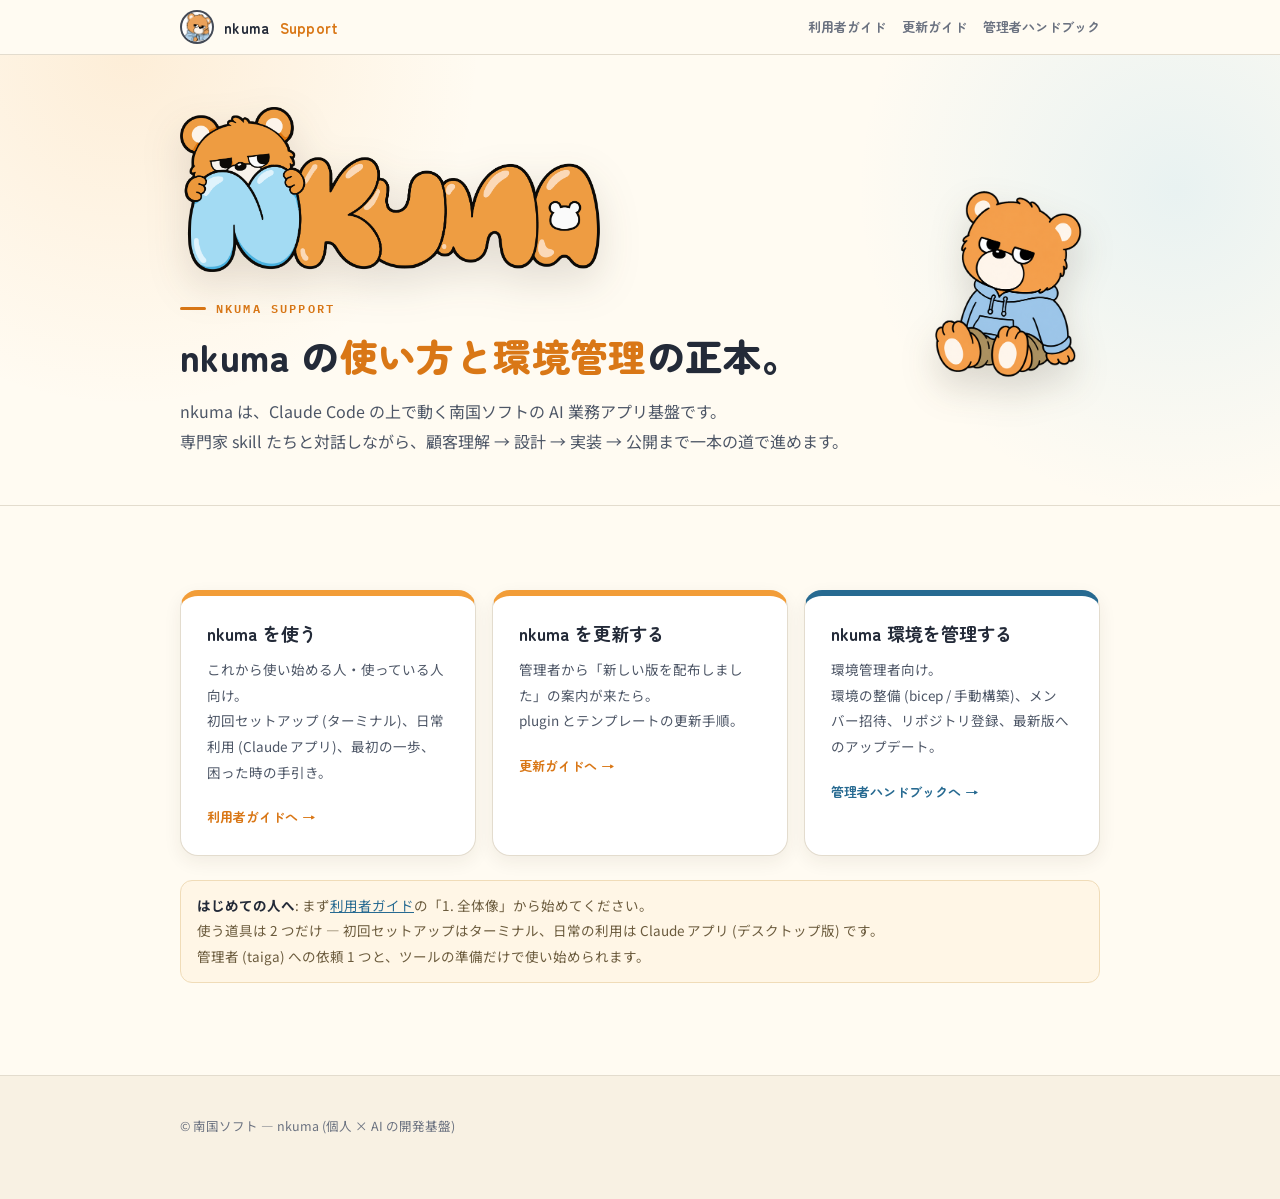
==== commit a3cb29d2: "sync: 2026-08-03 (source: nangok-ai-workflow 4d71478)" ====
--- a/index.html
+++ b/index.html
@@ -15,6 +15,7 @@
     <a class="brand" href="./index.html"><img src="./images/nkuma-face.png" alt="">nkuma <span>Support</span></a>
     <nav>
       <a href="./guide.html">利用者ガイド</a>
+      <a href="./update.html">更新ガイド</a>
       <a href="./admin.html">管理者ハンドブック</a>
     </nav>
   </div>
@@ -44,6 +45,11 @@
           <p>これから使い始める人・使っている人向け。<br class="s">初回セットアップ (ターミナル)、日常利用 (Claude アプリ)、最初の一歩、困った時の手引き。</p>
           <span class="go">利用者ガイドへ →</span>
         </a>
+        <a class="entry-card" href="./update.html">
+          <b>nkuma を更新する</b>
+          <p>管理者から「新しい版を配布しました」の案内が来たら。<br class="s">plugin とテンプレートの更新手順。</p>
+          <span class="go">更新ガイドへ →</span>
+        </a>
         <a class="entry-card admin" href="./admin.html">
           <b>nkuma 環境を管理する</b>
           <p>環境管理者向け。<br class="s">環境の整備 (bicep / 手動構築)、メンバー招待、リポジトリ登録、最新版へのアップデート。</p>
--- a/site.css
+++ b/site.css
@@ -219,7 +219,7 @@
 .shot-row { display: grid; grid-template-columns: 1fr 1fr; gap: 16px; align-items: start; }
 
 /* ---------- トップページの入口カード ---------- */
-.entry-grid { display: grid; grid-template-columns: 1fr 1fr; gap: 16px; margin: 24px 0; }
+.entry-grid { display: grid; grid-template-columns: repeat(auto-fit, minmax(250px, 1fr)); gap: 16px; margin: 24px 0; }
 .entry-card {
   display: block; background: var(--white); border: 1.5px solid var(--line); border-top: 6px solid var(--orange);
   border-radius: 18px; padding: 24px 26px; text-decoration: none; color: var(--ink); box-shadow: var(--shadow-sm);
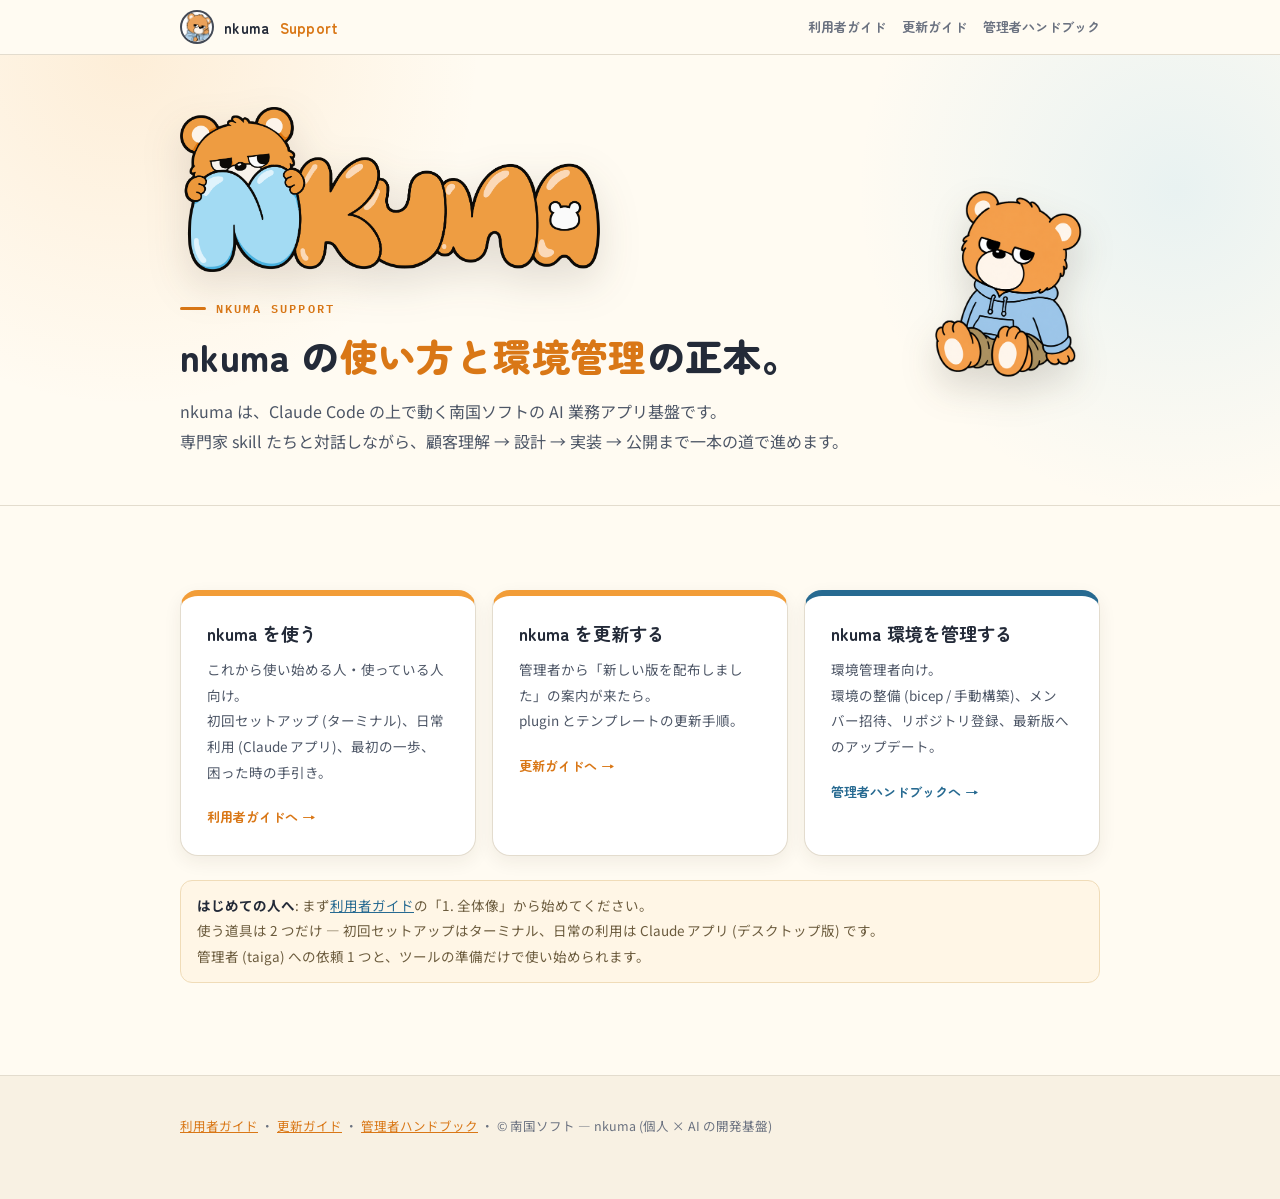
==== commit 9b8dcdd2: "sync: 2026-08-04 (source: nangok-ai-workflow 6464fd3)" ====
--- a/index.html
+++ b/index.html
@@ -67,7 +67,7 @@
 
 <footer class="site-footer">
   <div class="wrap">
-    <p>© 南国ソフト — nkuma (個人 × AI の開発基盤)</p>
+    <p><a href="./guide.html">利用者ガイド</a> ・ <a href="./update.html">更新ガイド</a> ・ <a href="./admin.html">管理者ハンドブック</a> ・ © 南国ソフト — nkuma (個人 × AI の開発基盤)</p>
   </div>
 </footer>
 
--- a/site.css
+++ b/site.css
@@ -219,7 +219,8 @@
 .shot-row { display: grid; grid-template-columns: 1fr 1fr; gap: 16px; align-items: start; }
 
 /* ---------- トップページの入口カード ---------- */
-.entry-grid { display: grid; grid-template-columns: repeat(auto-fit, minmax(250px, 1fr)); gap: 16px; margin: 24px 0; }
+.entry-grid { display: grid; grid-template-columns: repeat(3, 1fr); gap: 16px; margin: 24px 0; }
+@media (max-width: 900px) { .entry-grid { grid-template-columns: 1fr; } }
 .entry-card {
   display: block; background: var(--white); border: 1.5px solid var(--line); border-top: 6px solid var(--orange);
   border-radius: 18px; padding: 24px 26px; text-decoration: none; color: var(--ink); box-shadow: var(--shadow-sm);
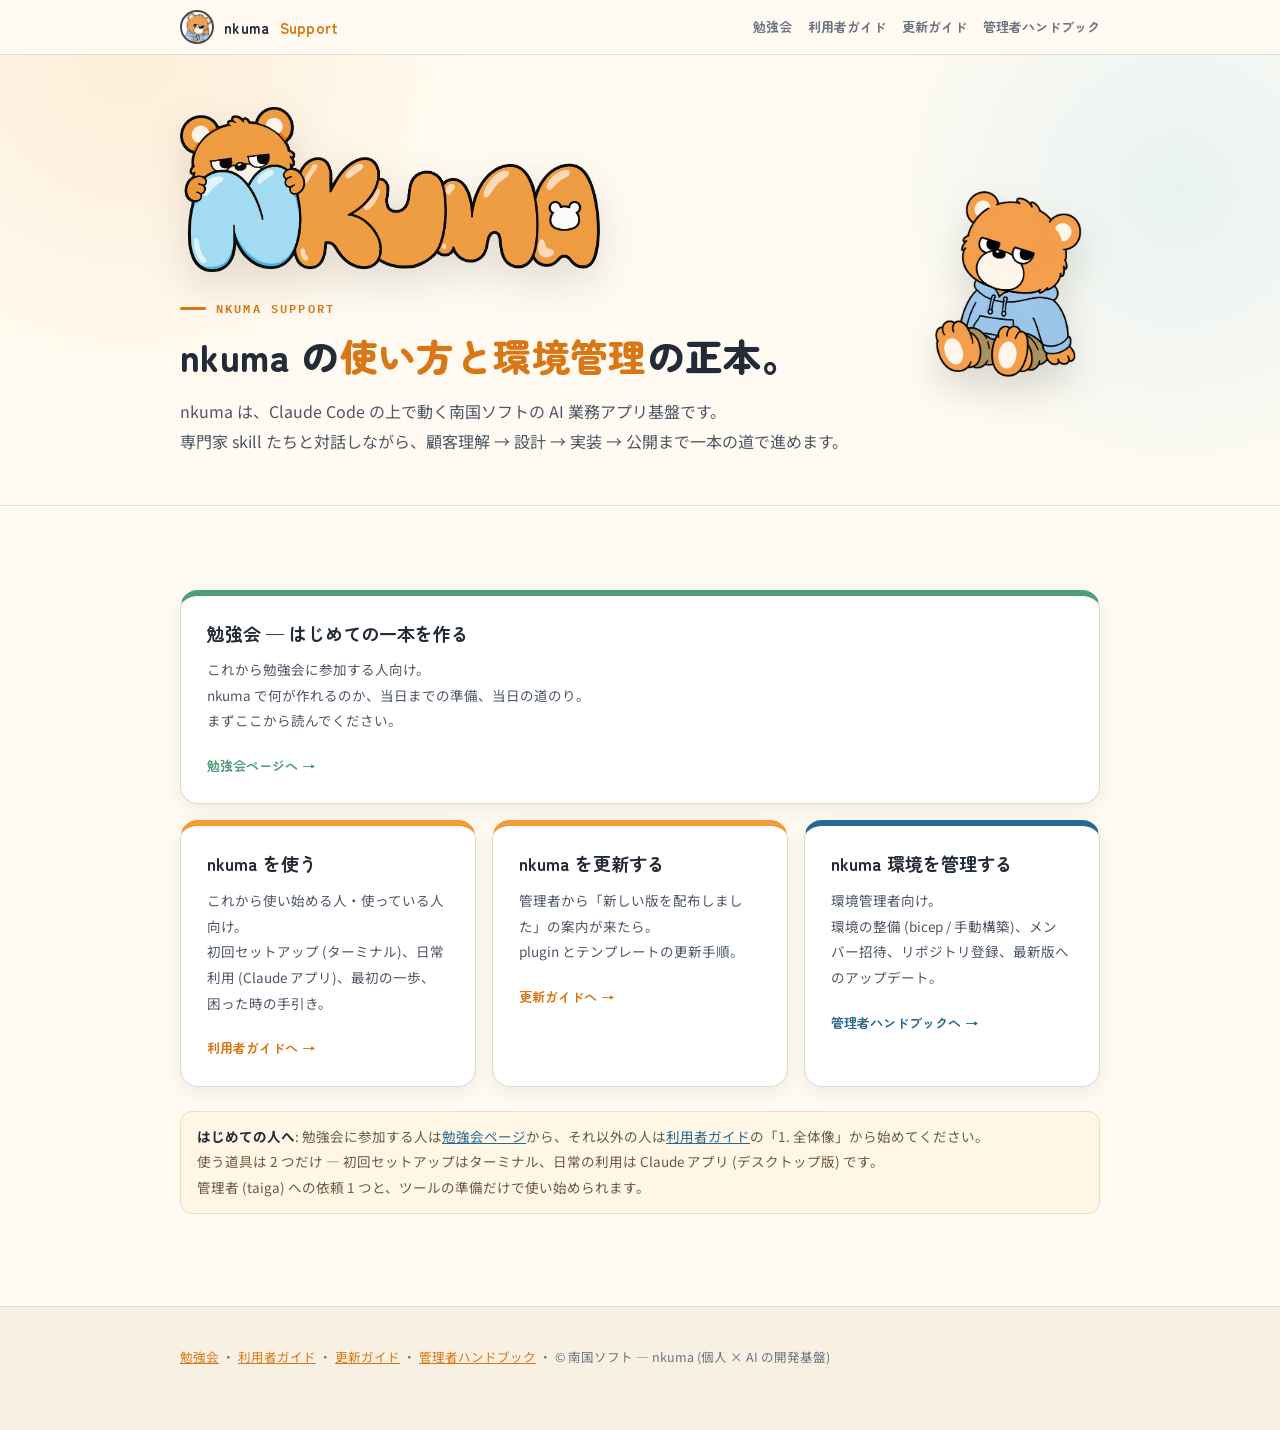
==== commit c75d35a6: "sync: 2026-08-04 (source: nangok-ai-workflow 61eff20)" ====
--- a/index.html
+++ b/index.html
@@ -14,6 +14,7 @@
   <div class="wrap">
     <a class="brand" href="./index.html"><img src="./images/nkuma-face.png" alt="">nkuma <span>Support</span></a>
     <nav>
+      <a href="./workshop.html">勉強会</a>
       <a href="./guide.html">利用者ガイド</a>
       <a href="./update.html">更新ガイド</a>
       <a href="./admin.html">管理者ハンドブック</a>
@@ -40,6 +41,11 @@
 
     <section>
       <div class="entry-grid">
+        <a class="entry-card wide" href="./workshop.html">
+          <b>勉強会 — はじめての一本を作る</b>
+          <p>これから勉強会に参加する人向け。<br class="s">nkuma で何が作れるのか、当日までの準備、当日の道のり。<br class="s">まずここから読んでください。</p>
+          <span class="go">勉強会ページへ →</span>
+        </a>
         <a class="entry-card" href="./guide.html">
           <b>nkuma を使う</b>
           <p>これから使い始める人・使っている人向け。<br class="s">初回セットアップ (ターミナル)、日常利用 (Claude アプリ)、最初の一歩、困った時の手引き。</p>
@@ -58,7 +64,7 @@
       </div>
 
       <div class="note">
-        <b>はじめての人へ</b>: まず<a href="./guide.html">利用者ガイド</a>の「1. 全体像」から始めてください。<br class="s">使う道具は 2 つだけ — 初回セットアップはターミナル、日常の利用は Claude アプリ (デスクトップ版) です。<br class="s">管理者 (taiga) への依頼 1 つと、ツールの準備だけで使い始められます。
+        <b>はじめての人へ</b>: 勉強会に参加する人は<a href="./workshop.html">勉強会ページ</a>から、それ以外の人は<a href="./guide.html">利用者ガイド</a>の「1. 全体像」から始めてください。<br class="s">使う道具は 2 つだけ — 初回セットアップはターミナル、日常の利用は Claude アプリ (デスクトップ版) です。<br class="s">管理者 (taiga) への依頼 1 つと、ツールの準備だけで使い始められます。
       </div>
     </section>
 
@@ -67,7 +73,7 @@
 
 <footer class="site-footer">
   <div class="wrap">
-    <p><a href="./guide.html">利用者ガイド</a> ・ <a href="./update.html">更新ガイド</a> ・ <a href="./admin.html">管理者ハンドブック</a> ・ © 南国ソフト — nkuma (個人 × AI の開発基盤)</p>
+    <p><a href="./workshop.html">勉強会</a> ・ <a href="./guide.html">利用者ガイド</a> ・ <a href="./update.html">更新ガイド</a> ・ <a href="./admin.html">管理者ハンドブック</a> ・ © 南国ソフト — nkuma (個人 × AI の開発基盤)</p>
   </div>
 </footer>
 
--- a/site.css
+++ b/site.css
@@ -168,7 +168,18 @@
 .tool-card b { font: 700 15.5px var(--display); align-self: end; }
 .tool-card b i { font-style: normal; margin-left: 8px; padding: 2px 10px; border-radius: 999px; font: 600 10.5px var(--mono); background: rgba(217,119,22,.12); color: var(--orange-deep); vertical-align: 2px; }
 .tool-card.app b i { background: rgba(39,106,145,.1); color: var(--sky-deep); }
+.tool-card.ai .em { border-color: var(--green); }
 .tool-card span { color: var(--soft); font-size: 13px; line-height: 1.75; align-self: start; }
+/* 3 つ以上並べる時 (勉強会「作れるものの型」) — 幅に応じて 3 列 → 1 列。
+   丸 + 見出しを 1 行目、説明を 2 行目の全幅へ組み替える
+   (2 列版のまま丸を 2 行にまたがらせると、文量差でカードごとに見出しの高さがずれる) */
+.tool-grid.three { grid-template-columns: repeat(auto-fit, minmax(258px, 1fr)); }
+.tool-grid.three .tool-card { grid-template-columns: 46px 1fr; gap: 12px 14px; align-items: center; }
+.tool-grid.three .tool-card .em { grid-row: auto; width: 46px; height: 46px; font-size: 22px; }
+.tool-grid.three .tool-card b { align-self: center; }
+.tool-grid.three .tool-card span:not(.em) { grid-column: 1 / -1; }
+/* カード内の補足行 (例: …) */
+.tool-card span em { display: block; margin-top: 6px; color: var(--muted); font-size: 12.5px; font-style: normal; }
 
 /* ---------- 道のりパイプライン (LP pipeline 移植) ---------- */
 .journey { position: relative; display: grid; grid-template-columns: repeat(4, 1fr); gap: 14px; margin: 20px 0 10px; padding-top: 56px; }
@@ -191,11 +202,15 @@
 
 /* ---------- 番号付き縦タイムライン (LP draft-steps 移植) ---------- */
 .flow-steps { display: grid; gap: 14px; margin: 16px 0; }
-.flow-step { position: relative; display: grid; grid-template-columns: 34px 1fr; gap: 14px; align-items: start; }
-.flow-step i {
+/* 2 列目は minmax(0,1fr) — 既定の min-width:auto だと中の pre の最小幅で列が広がり、狭い画面で横スクロールになる */
+.flow-step { position: relative; display: grid; grid-template-columns: 34px minmax(0, 1fr); gap: 14px; align-items: start; }
+/* 直下の i だけが番号玉 (本文中の i を巻き込まないよう子セレクタで狭く書く) */
+.flow-step > i {
   z-index: 1; display: grid; place-items: center; width: 30px; height: 30px; border-radius: 50%;
   background: var(--orange-deep); color: var(--white); font: 600 13px var(--mono); font-style: normal;
 }
+/* 見出しに添える小さな目印 */
+.flow-step .tag { display: inline-block; white-space: nowrap; margin-left: 8px; padding: 2px 10px; border-radius: 999px; font: 600 10.5px var(--mono); background: rgba(217,119,22,.12); color: var(--orange-deep); vertical-align: 2px; }
 .flow-step::before { content: ""; position: absolute; top: 30px; bottom: -14px; left: 14px; width: 2px; background: var(--line); }
 .flow-step:last-child::before { display: none; }
 .flow-step > div > b { display: block; font: 700 15px var(--display); }
@@ -227,6 +242,9 @@
   transition: transform .2s ease, box-shadow .2s ease;
 }
 .entry-card.admin { border-top-color: var(--sky-deep); }
+/* 全幅の目立つ入口 (トップの勉強会カード) */
+.entry-card.wide { grid-column: 1 / -1; border-top-color: var(--green); }
+.entry-card.wide .go { color: var(--green); }
 .entry-card:hover { transform: translateY(-3px); box-shadow: var(--shadow); }
 .entry-card b { font: 700 18px var(--display); }
 .entry-card p { color: var(--soft); font-size: 13.5px; margin-top: 8px; }
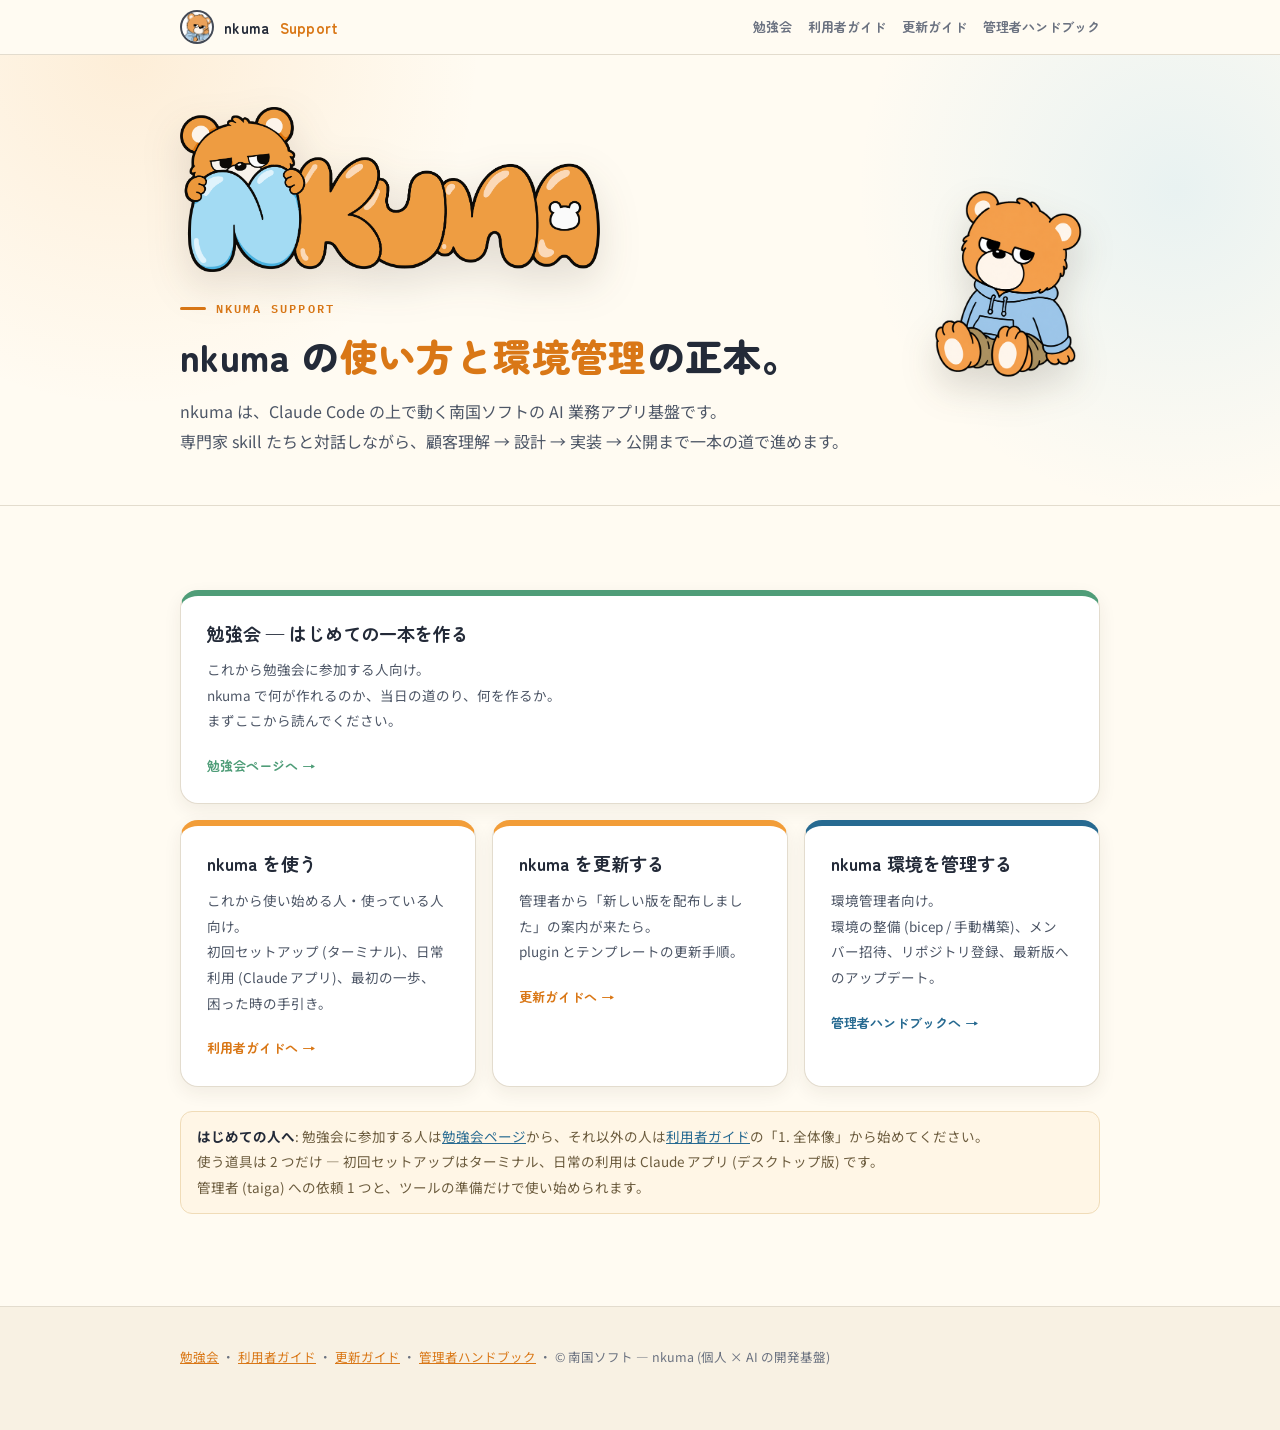
==== commit 80abbe77: "sync: 2026-08-06 (source: nangok-ai-workflow 882b2c2)" ====
--- a/index.html
+++ b/index.html
@@ -7,6 +7,7 @@
 <meta name="description" content="nkuma (南国ソフトの AI 開発基盤) のサポートサイト。利用者向けセットアップガイドと環境管理者向けハンドブック。">
 <link rel="icon" type="image/png" href="./images/nkuma-face.png">
 <link rel="stylesheet" href="./site.css">
+<script src="./site.js" defer></script>
 </head>
 <body>
 
@@ -43,7 +44,7 @@
       <div class="entry-grid">
         <a class="entry-card wide" href="./workshop.html">
           <b>勉強会 — はじめての一本を作る</b>
-          <p>これから勉強会に参加する人向け。<br class="s">nkuma で何が作れるのか、当日までの準備、当日の道のり。<br class="s">まずここから読んでください。</p>
+          <p>これから勉強会に参加する人向け。<br class="s">nkuma で何が作れるのか、当日の道のり、何を作るか。<br class="s">まずここから読んでください。</p>
           <span class="go">勉強会ページへ →</span>
         </a>
         <a class="entry-card" href="./guide.html">
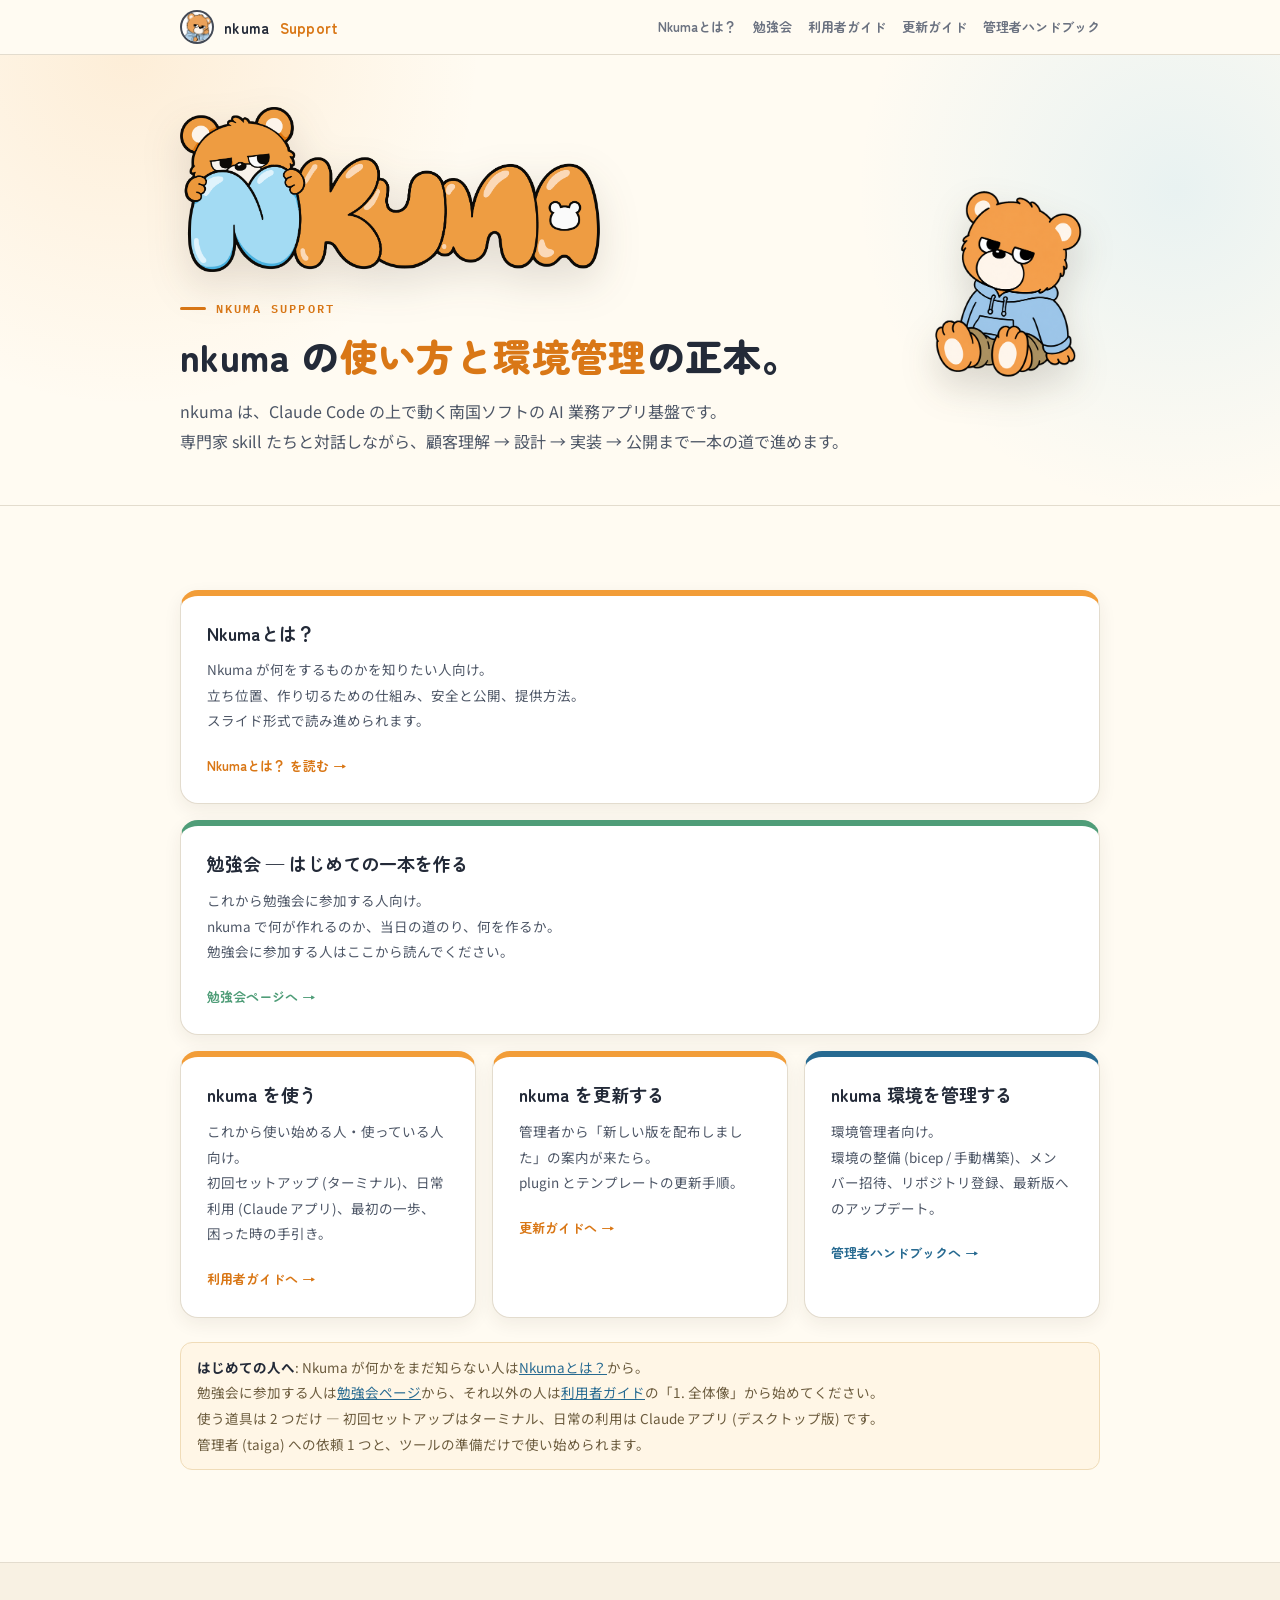
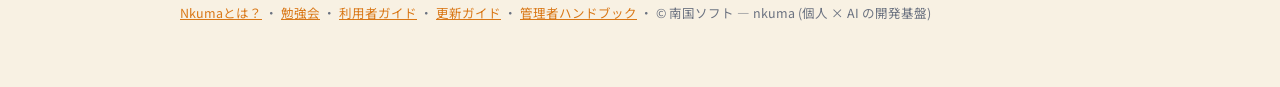
==== commit 55b089f2: "sync: 2026-08-24 (source: nangok-ai-workflow accd973)" ====
--- a/index.html
+++ b/index.html
@@ -15,6 +15,7 @@
   <div class="wrap">
     <a class="brand" href="./index.html"><img src="./images/nkuma-face.png" alt="">nkuma <span>Support</span></a>
     <nav>
+      <a href="./about/">Nkumaとは？</a>
       <a href="./workshop.html">勉強会</a>
       <a href="./guide.html">利用者ガイド</a>
       <a href="./update.html">更新ガイド</a>
@@ -42,9 +43,14 @@
 
     <section>
       <div class="entry-grid">
+        <a class="entry-card about" href="./about/">
+          <b>Nkumaとは？</b>
+          <p>Nkuma が何をするものかを知りたい人向け。<br class="s">立ち位置、作り切るための仕組み、安全と公開、提供方法。<br class="s">スライド形式で読み進められます。</p>
+          <span class="go">Nkumaとは？ を読む →</span>
+        </a>
         <a class="entry-card wide" href="./workshop.html">
           <b>勉強会 — はじめての一本を作る</b>
-          <p>これから勉強会に参加する人向け。<br class="s">nkuma で何が作れるのか、当日の道のり、何を作るか。<br class="s">まずここから読んでください。</p>
+          <p>これから勉強会に参加する人向け。<br class="s">nkuma で何が作れるのか、当日の道のり、何を作るか。<br class="s">勉強会に参加する人はここから読んでください。</p>
           <span class="go">勉強会ページへ →</span>
         </a>
         <a class="entry-card" href="./guide.html">
@@ -65,7 +71,7 @@
       </div>
 
       <div class="note">
-        <b>はじめての人へ</b>: 勉強会に参加する人は<a href="./workshop.html">勉強会ページ</a>から、それ以外の人は<a href="./guide.html">利用者ガイド</a>の「1. 全体像」から始めてください。<br class="s">使う道具は 2 つだけ — 初回セットアップはターミナル、日常の利用は Claude アプリ (デスクトップ版) です。<br class="s">管理者 (taiga) への依頼 1 つと、ツールの準備だけで使い始められます。
+        <b>はじめての人へ</b>: Nkuma が何かをまだ知らない人は<a href="./about/">Nkumaとは？</a>から。<br class="s">勉強会に参加する人は<a href="./workshop.html">勉強会ページ</a>から、それ以外の人は<a href="./guide.html">利用者ガイド</a>の「1. 全体像」から始めてください。<br class="s">使う道具は 2 つだけ — 初回セットアップはターミナル、日常の利用は Claude アプリ (デスクトップ版) です。<br class="s">管理者 (taiga) への依頼 1 つと、ツールの準備だけで使い始められます。
       </div>
     </section>
 
@@ -74,7 +80,7 @@
 
 <footer class="site-footer">
   <div class="wrap">
-    <p><a href="./workshop.html">勉強会</a> ・ <a href="./guide.html">利用者ガイド</a> ・ <a href="./update.html">更新ガイド</a> ・ <a href="./admin.html">管理者ハンドブック</a> ・ © 南国ソフト — nkuma (個人 × AI の開発基盤)</p>
+    <p><a href="./about/">Nkumaとは？</a> ・ <a href="./workshop.html">勉強会</a> ・ <a href="./guide.html">利用者ガイド</a> ・ <a href="./update.html">更新ガイド</a> ・ <a href="./admin.html">管理者ハンドブック</a> ・ © 南国ソフト — nkuma (個人 × AI の開発基盤)</p>
   </div>
 </footer>
 
--- a/site.css
+++ b/site.css
@@ -27,7 +27,8 @@
 }
 * { box-sizing: border-box; margin: 0; padding: 0; }
 html { scroll-behavior: smooth; }
-[id] { scroll-margin-top: 118px; }
+/* --header-h / --toc-h は site.js が .site-header / nav.toc の実高を入れる (どちらも狭幅で折り返して高くなる — 固定値に戻さない) */
+[id] { scroll-margin-top: calc(var(--header-h, 55px) + var(--toc-h, 63px) + 14px); }
 body {
   background: var(--paper); color: var(--ink);
   font-family: "Noto Sans JP", "Hiragino Sans", "Yu Gothic UI", Meiryo, sans-serif;
@@ -77,7 +78,7 @@
 .hero-bear { width: min(180px, 26vw); filter: drop-shadow(0 18px 18px rgba(56,44,25,.16)); }
 
 /* ---------- ページ内目次 (sticky ヘッダの下) ---------- */
-nav.toc { position: sticky; top: 55px; z-index: 10; background: rgba(255,251,242,.95); backdrop-filter: blur(6px); border-bottom: 1px solid var(--line); }
+nav.toc { position: sticky; top: var(--header-h, 55px); z-index: 10; background: rgba(255,251,242,.95); backdrop-filter: blur(6px); border-bottom: 1px solid var(--line); }
 nav.toc .wrap { display: flex; gap: 4px 16px; flex-wrap: wrap; padding-top: 10px; padding-bottom: 10px; }
 nav.toc a { font: 700 12.5px var(--display); color: var(--muted); text-decoration: none; }
 nav.toc a:hover { color: var(--orange-deep); }
@@ -242,6 +243,8 @@
   transition: transform .2s ease, box-shadow .2s ease;
 }
 .entry-card.admin { border-top-color: var(--sky-deep); }
+/* 全幅の入口 (トップの「Nkumaとは？」カード — 色は既定の橙のまま) */
+.entry-card.about { grid-column: 1 / -1; }
 /* 全幅の目立つ入口 (トップの勉強会カード) */
 .entry-card.wide { grid-column: 1 / -1; border-top-color: var(--green); }
 .entry-card.wide .go { color: var(--green); }
